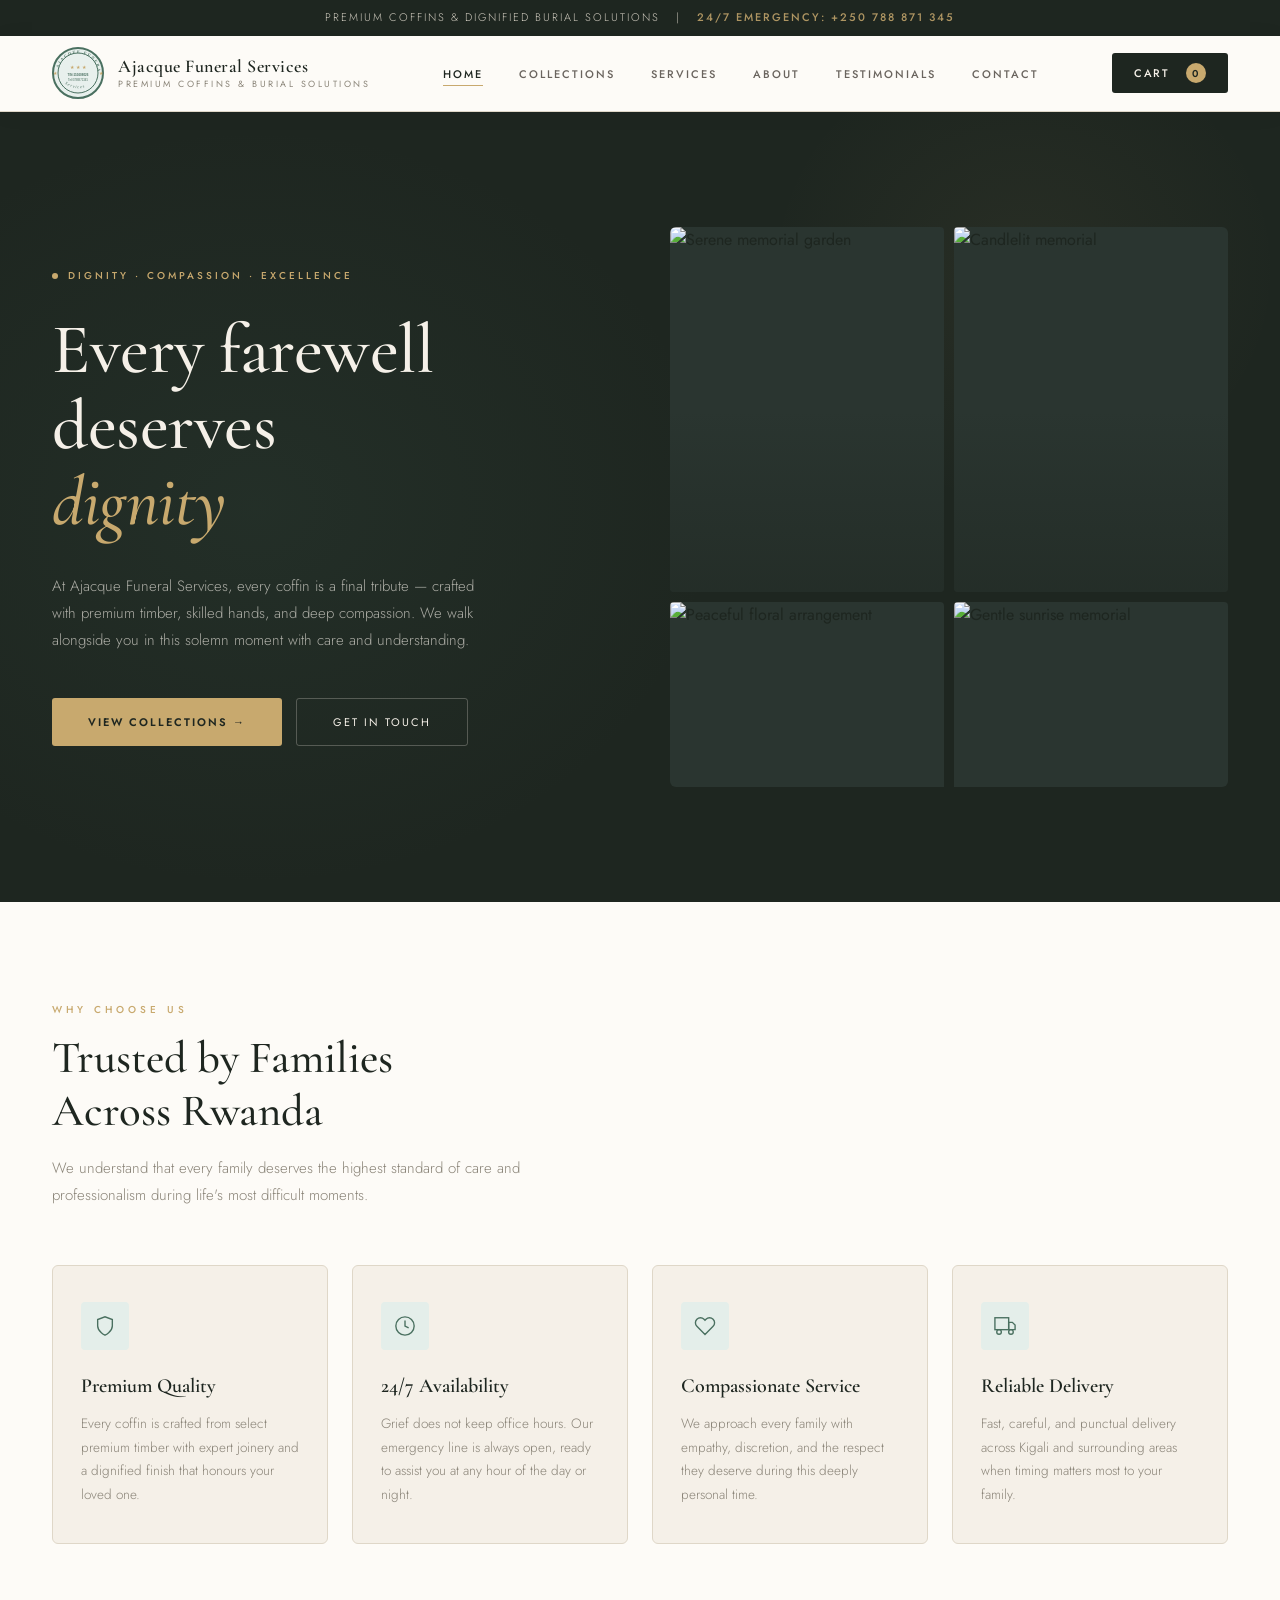
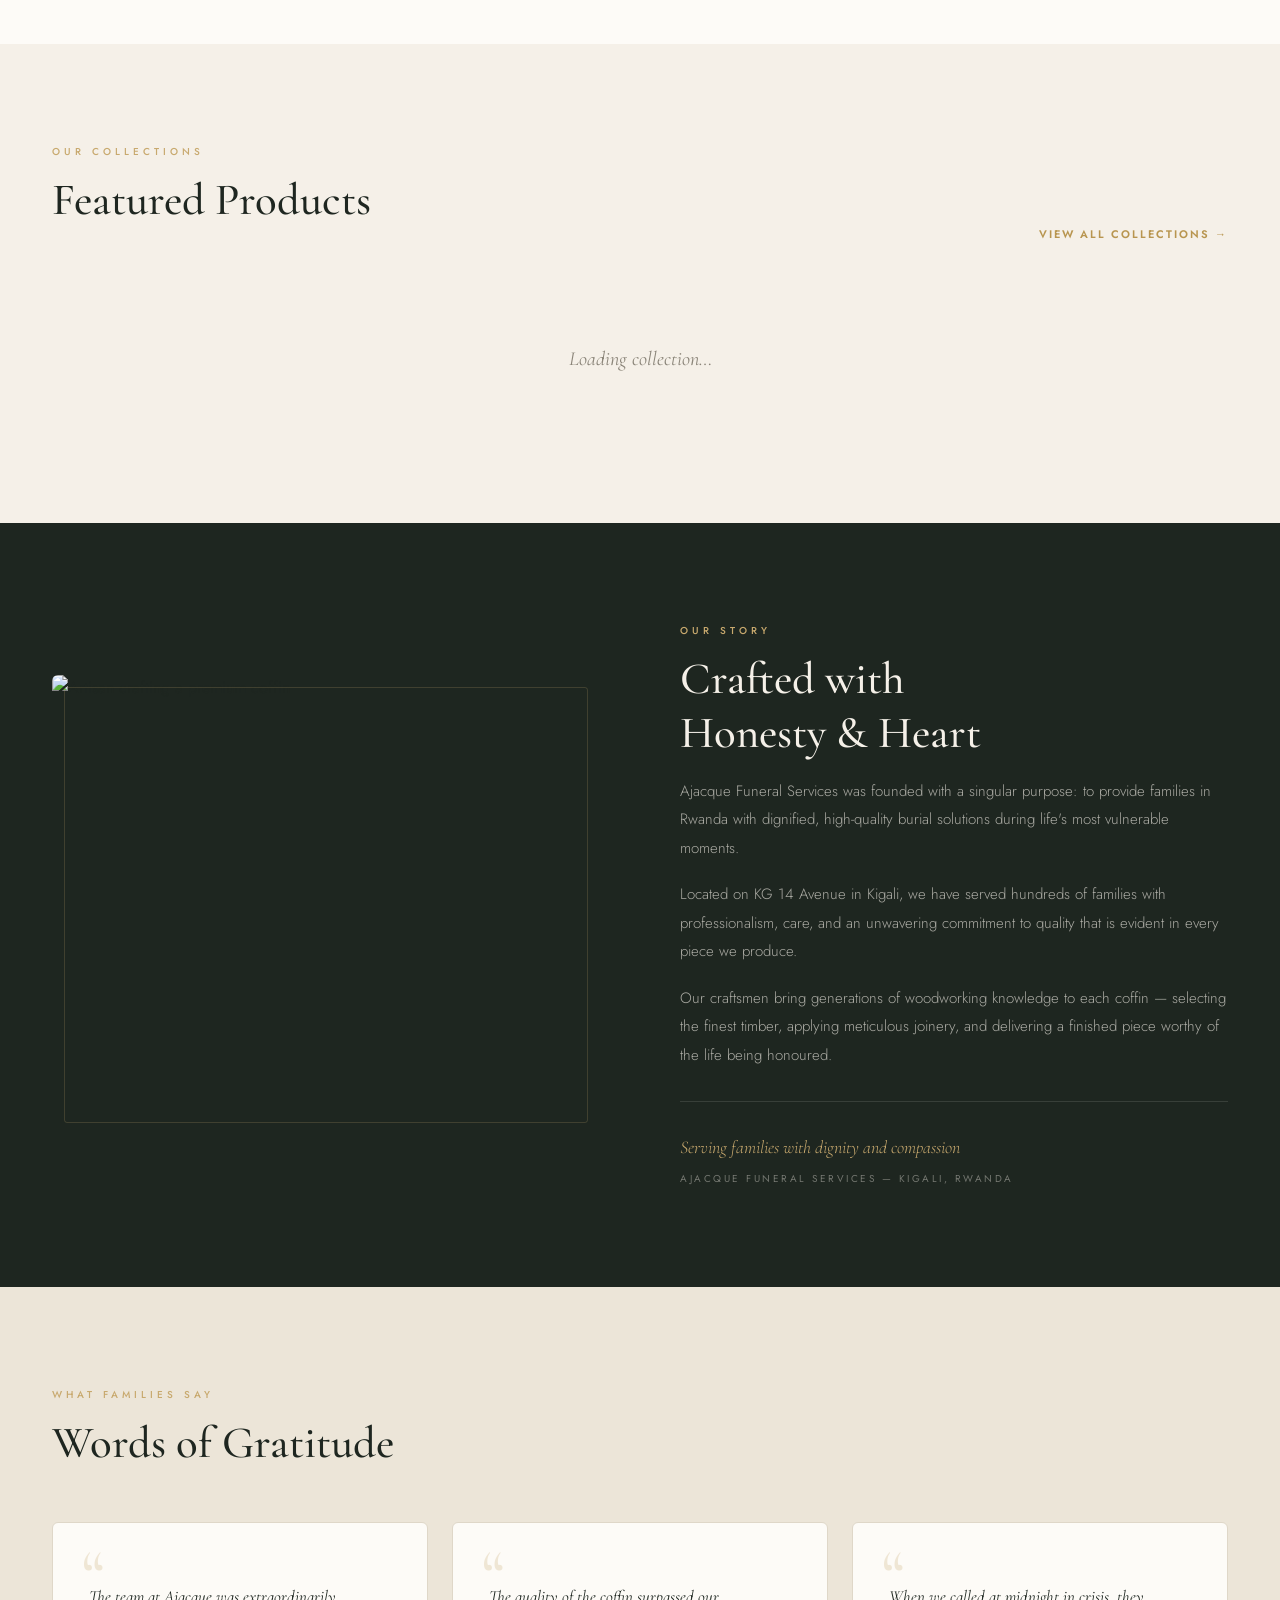
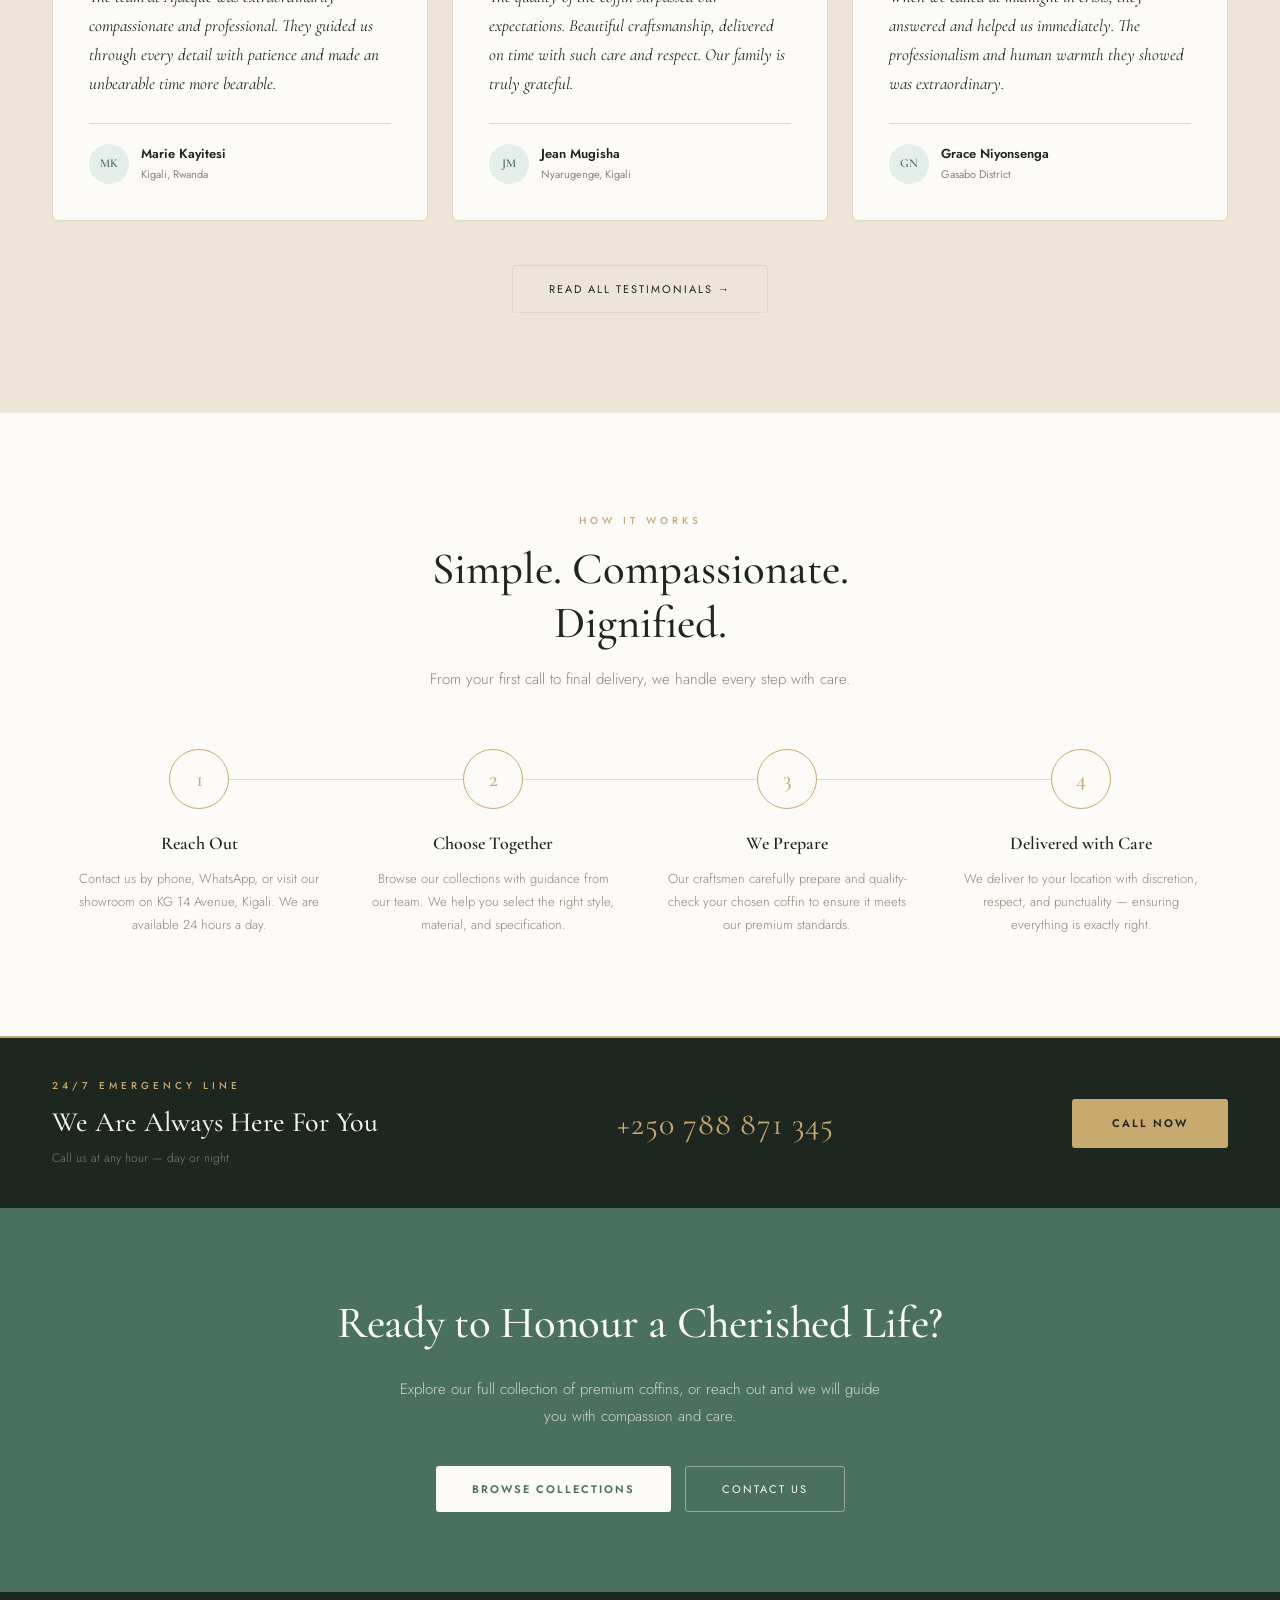
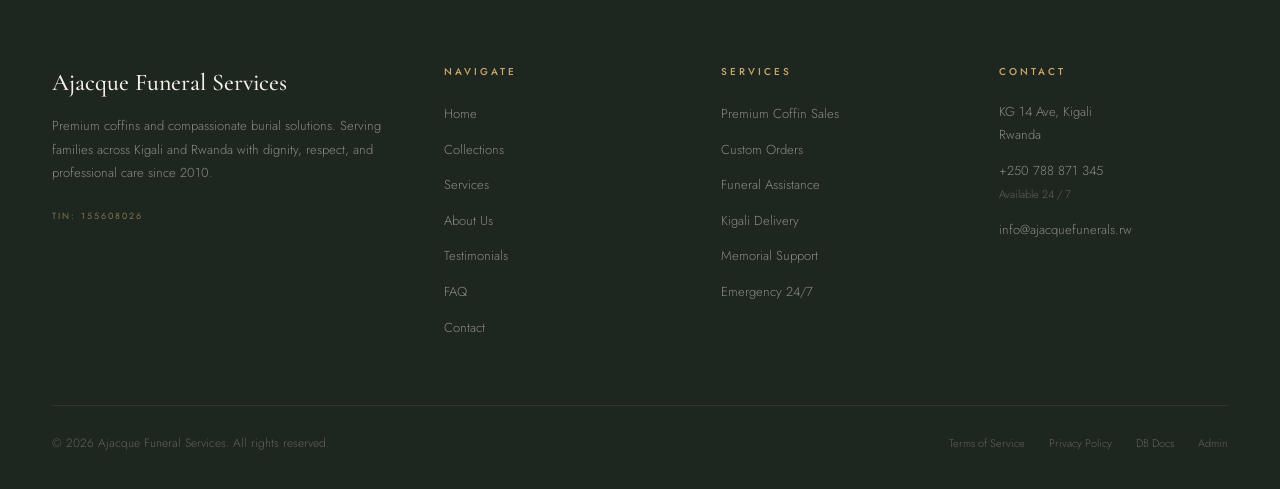
==== index.html @ aa6f027d "Initial commit" ====
<!DOCTYPE html>
<html lang="en">
<head>
<meta charset="UTF-8">
<meta name="viewport" content="width=device-width, initial-scale=1.0">
<title>Ajacque Funeral Services | Premium Coffins &amp; Memorial Solutions — Kigali, Rwanda</title>
<meta name="description" content="Ajacque Funeral Services — Premium coffins and dignified burial solutions in Kigali, Rwanda. Available 24/7. TIN: 155608026.">
<link rel="preconnect" href="https://fonts.googleapis.com">
<link rel="preconnect" href="https://fonts.gstatic.com" crossorigin>
<link href="https://fonts.googleapis.com/css2?family=Cormorant+Garamond:ital,wght@0,300;0,400;0,500;0,600;0,700;1,300;1,400;1,500;1,600&family=Jost:wght@200;300;400;500;600&display=swap" rel="stylesheet">
<link rel="stylesheet" href="style.css">
</head>
<body>

<!-- ═══ STICKY HEADER ═══ -->
<div class="sticky-header">
  <div class="announcement-bar">
    <div class="announcement-content">
      <span>Premium Coffins &amp; Dignified Burial Solutions</span>
      <span>|</span>
      <span class="ann-phone">24/7 Emergency: +250 788 871 345</span>
    </div>
  </div>
  <nav>
    <div class="nav-brand" onclick="showPage('home')">
      <svg class="nav-logo" viewBox="0 0 52 52" fill="none" xmlns="http://www.w3.org/2000/svg">
        <circle cx="26" cy="26" r="25" stroke="#4a7060" stroke-width="2" fill="#e8f0ed"/>
        <circle cx="26" cy="26" r="20" stroke="#4a7060" stroke-width="1" fill="none"/>
        <path id="topArc" d="M 6,26 A 20,20 0 0,1 46,26" fill="none"/>
        <text font-size="3.9" font-family="Georgia,serif" font-weight="bold" fill="#4a7060" letter-spacing="1.5">
          <textPath href="#topArc" startOffset="8%">AJACQUE FUNERAL</textPath>
        </text>
        <path id="botArc" d="M 8,30 A 20,20 0 0,0 44,30" fill="none"/>
        <text font-size="4.2" font-family="Georgia,serif" font-style="italic" fill="#4a7060" letter-spacing="1">
          <textPath href="#botArc" startOffset="18%">Services</textPath>
        </text>
        <text x="26" y="22" text-anchor="middle" font-size="5" fill="#c8a96e">&#9733; &#9733; &#9733;</text>
        <text x="26" y="29" text-anchor="middle" font-size="3" font-family="sans-serif" font-weight="bold" fill="#4a7060">TIN:155608026</text>
        <text x="26" y="34" text-anchor="middle" font-size="2.8" font-family="sans-serif" fill="#4a7060">Tel:0788871345</text>
        <text x="3" y="28" text-anchor="middle" font-size="5" fill="#c8a96e">&#9733;</text>
        <text x="49" y="28" text-anchor="middle" font-size="5" fill="#c8a96e">&#9733;</text>
      </svg>
      <div class="nav-name">
        <span>Ajacque Funeral Services</span>
        <span>Premium Coffins &amp; Burial Solutions</span>
      </div>
    </div>
    <ul class="nav-links">
      <li><a id="nav-home"         class="active" onclick="showPage('home')">Home</a></li>
      <li><a id="nav-shop"                        onclick="showPage('shop')">Collections</a></li>
      <li><a id="nav-services"                    onclick="showPage('services')">Services</a></li>
      <li><a id="nav-about"                       onclick="showPage('about')">About</a></li>
      <li><a id="nav-testimonials"                onclick="showPage('testimonials')">Testimonials</a></li>
      <li><a id="nav-contact"                     onclick="showPage('contact')">Contact</a></li>
    </ul>
    <div class="nav-right">
      <button class="cart-btn" onclick="openCart()">
        Cart &nbsp;<span class="cart-count" id="cart-count">0</span>
      </button>
    </div>
  </nav>
</div>

<!-- ═════════════════════════════════════════════════════════
     HOME PAGE
═════════════════════════════════════════════════════════ -->
<div class="page active" id="page-home">

  <!-- HERO -->
  <section class="hero-modern">
    <div class="hero-container">
      <div class="hero-left">
        <div class="hero-tagline">
          <span class="tagline-dot"></span>
          Dignity &middot; Compassion &middot; Excellence
        </div>
        <h1 class="hero-headline">
          Every farewell<br>deserves<br>
          <span class="animated-word-wrapper">
            <span class="animated-word" id="animated-word">dignity</span>
          </span>
        </h1>
        <p class="hero-description">
          At Ajacque Funeral Services, every coffin is a final tribute — crafted with premium
          timber, skilled hands, and deep compassion. We walk alongside you in this solemn
          moment with care and understanding.
        </p>
        <div class="hero-buttons">
          <button class="hero-btn-primary"   onclick="showPage('shop')">View Collections &rarr;</button>
          <button class="hero-btn-secondary" onclick="showPage('contact')">Get in Touch</button>
        </div>
      </div>
      <div class="hero-right">
        <div class="collage-container">
          <div class="collage-column collage-column-left">
            <div class="collage-card"><img src="https://images.unsplash.com/photo-1518199266791-5375a83190b7?w=400&h=520&fit=crop" alt="Serene memorial garden"><div class="collage-card-overlay"></div></div>
            <div class="collage-card"><img src="https://images.unsplash.com/photo-1566616213894-2d4e1baee5d8?w=400&h=520&fit=crop" alt="Peaceful floral arrangement"><div class="collage-card-overlay"></div></div>
            <div class="collage-card"><img src="https://images.unsplash.com/photo-1507525428034-b723cf961d3e?w=400&h=520&fit=crop" alt="Tranquil nature scene"><div class="collage-card-overlay"></div></div>
            <div class="collage-card"><img src="https://images.unsplash.com/photo-1518199266791-5375a83190b7?w=400&h=520&fit=crop" alt="Serene memorial garden"><div class="collage-card-overlay"></div></div>
            <div class="collage-card"><img src="https://images.unsplash.com/photo-1566616213894-2d4e1baee5d8?w=400&h=520&fit=crop" alt="Peaceful floral arrangement"><div class="collage-card-overlay"></div></div>
            <div class="collage-card"><img src="https://images.unsplash.com/photo-1507525428034-b723cf961d3e?w=400&h=520&fit=crop" alt="Tranquil nature scene"><div class="collage-card-overlay"></div></div>
          </div>
          <div class="collage-column collage-column-right">
            <div class="collage-card"><img src="https://images.unsplash.com/photo-1474552226712-ac0f0961a954?w=400&h=520&fit=crop" alt="Candlelit memorial"><div class="collage-card-overlay"></div></div>
            <div class="collage-card"><img src="https://images.unsplash.com/photo-1494894194458-0174142560c0?w=400&h=520&fit=crop" alt="Gentle sunrise memorial"><div class="collage-card-overlay"></div></div>
            <div class="collage-card"><img src="https://images.unsplash.com/photo-1516571748831-5d81767b788d?w=400&h=520&fit=crop" alt="Peaceful garden setting"><div class="collage-card-overlay"></div></div>
            <div class="collage-card"><img src="https://images.unsplash.com/photo-1474552226712-ac0f0961a954?w=400&h=520&fit=crop" alt="Candlelit memorial"><div class="collage-card-overlay"></div></div>
            <div class="collage-card"><img src="https://images.unsplash.com/photo-1494894194458-0174142560c0?w=400&h=520&fit=crop" alt="Gentle sunrise memorial"><div class="collage-card-overlay"></div></div>
            <div class="collage-card"><img src="https://images.unsplash.com/photo-1516571748831-5d81767b788d?w=400&h=520&fit=crop" alt="Peaceful garden setting"><div class="collage-card-overlay"></div></div>
          </div>
        </div>
      </div>
    </div>
  </section>

  <!-- WHY CHOOSE US -->
  <section class="why-section">
    <div class="section-label reveal">Why Choose Us</div>
    <h2 class="section-title reveal">Trusted by Families<br>Across Rwanda</h2>
    <p class="section-sub reveal">We understand that every family deserves the highest standard of care and professionalism during life's most difficult moments.</p>
    <div class="why-grid">
      <div class="why-card reveal reveal-delay-1">
        <div class="why-icon">
          <svg viewBox="0 0 24 24"><path d="M12 22s8-4 8-10V5l-8-3-8 3v7c0 6 8 10 8 10z"/></svg>
        </div>
        <h4>Premium Quality</h4>
        <p>Every coffin is crafted from select premium timber with expert joinery and a dignified finish that honours your loved one.</p>
      </div>
      <div class="why-card reveal reveal-delay-2">
        <div class="why-icon">
          <svg viewBox="0 0 24 24"><circle cx="12" cy="12" r="10"/><polyline points="12 6 12 12 16 14"/></svg>
        </div>
        <h4>24/7 Availability</h4>
        <p>Grief does not keep office hours. Our emergency line is always open, ready to assist you at any hour of the day or night.</p>
      </div>
      <div class="why-card reveal reveal-delay-3">
        <div class="why-icon">
          <svg viewBox="0 0 24 24"><path d="M20.84 4.61a5.5 5.5 0 0 0-7.78 0L12 5.67l-1.06-1.06a5.5 5.5 0 0 0-7.78 7.78l1.06 1.06L12 21.23l7.78-7.78 1.06-1.06a5.5 5.5 0 0 0 0-7.78z"/></svg>
        </div>
        <h4>Compassionate Service</h4>
        <p>We approach every family with empathy, discretion, and the respect they deserve during this deeply personal time.</p>
      </div>
      <div class="why-card reveal">
        <div class="why-icon">
          <svg viewBox="0 0 24 24"><rect x="1" y="3" width="15" height="13"/><polygon points="16 8 20 8 23 11 23 16 16 16 16 8"/><circle cx="5.5" cy="18.5" r="2.5"/><circle cx="18.5" cy="18.5" r="2.5"/></svg>
        </div>
        <h4>Reliable Delivery</h4>
        <p>Fast, careful, and punctual delivery across Kigali and surrounding areas when timing matters most to your family.</p>
      </div>
    </div>
  </section>

  <!-- FEATURED COLLECTIONS -->
  <section class="featured-section">
    <div class="section-header">
      <div>
        <div class="section-label reveal">Our Collections</div>
        <h2 class="section-title reveal">Featured Products</h2>
      </div>
      <span class="see-all-link reveal" onclick="showPage('shop')">View All Collections &rarr;</span>
    </div>
    <div class="featured-grid" id="featured-grid">
      <!-- Rendered by JS -->
    </div>
  </section>

  <!-- COMPANY STORY -->
  <section class="story-section">
    <div class="story-img-wrap reveal">
      <img src="https://images.unsplash.com/photo-1516455590571-18256e5bb9ff?w=600&h=700&fit=crop" alt="Artisan crafting a premium coffin">
      <div class="story-img-frame"></div>
    </div>
    <div class="story-content">
      <div class="section-label reveal">Our Story</div>
      <h2 class="section-title reveal">Crafted with<br>Honesty &amp; Heart</h2>
      <p class="reveal">Ajacque Funeral Services was founded with a singular purpose: to provide families in Rwanda with dignified, high-quality burial solutions during life's most vulnerable moments.</p>
      <p class="reveal">Located on KG 14 Avenue in Kigali, we have served hundreds of families with professionalism, care, and an unwavering commitment to quality that is evident in every piece we produce.</p>
      <p class="reveal">Our craftsmen bring generations of woodworking knowledge to each coffin — selecting the finest timber, applying meticulous joinery, and delivering a finished piece worthy of the life being honoured.</p>
      <div class="story-signature reveal">
        <p>Serving families with dignity and compassion</p>
        <strong>Ajacque Funeral Services &mdash; Kigali, Rwanda</strong>
      </div>
    </div>
  </section>

  <!-- TESTIMONIALS PREVIEW -->
  <section class="testi-section">
    <div class="section-label reveal">What Families Say</div>
    <h2 class="section-title reveal">Words of Gratitude</h2>
    <div class="testi-grid">
      <div class="testi-card reveal">
        <div class="testi-text">The team at Ajacque was extraordinarily compassionate and professional. They guided us through every detail with patience and made an unbearable time more bearable.</div>
        <div class="testi-author">
          <div class="testi-avatar">MK</div>
          <div>
            <div class="testi-name">Marie Kayitesi</div>
            <div class="testi-loc">Kigali, Rwanda</div>
          </div>
        </div>
      </div>
      <div class="testi-card reveal reveal-delay-1">
        <div class="testi-text">The quality of the coffin surpassed our expectations. Beautiful craftsmanship, delivered on time with such care and respect. Our family is truly grateful.</div>
        <div class="testi-author">
          <div class="testi-avatar">JM</div>
          <div>
            <div class="testi-name">Jean Mugisha</div>
            <div class="testi-loc">Nyarugenge, Kigali</div>
          </div>
        </div>
      </div>
      <div class="testi-card reveal reveal-delay-2">
        <div class="testi-text">When we called at midnight in crisis, they answered and helped us immediately. The professionalism and human warmth they showed was extraordinary.</div>
        <div class="testi-author">
          <div class="testi-avatar">GN</div>
          <div>
            <div class="testi-name">Grace Niyonsenga</div>
            <div class="testi-loc">Gasabo District</div>
          </div>
        </div>
      </div>
    </div>
    <div style="text-align:center; margin-top:44px;">
      <button class="hero-btn-secondary" style="background:transparent;color:var(--ink);border-color:var(--cream3);" onclick="showPage('testimonials')">Read All Testimonials &rarr;</button>
    </div>
  </section>

  <!-- HOW IT WORKS -->
  <section class="process-section">
    <div style="text-align:center; max-width:600px; margin:0 auto;">
      <div class="section-label reveal">How It Works</div>
      <h2 class="section-title reveal">Simple. Compassionate.<br>Dignified.</h2>
      <p class="section-sub reveal" style="margin:0 auto 0;">From your first call to final delivery, we handle every step with care.</p>
    </div>
    <div class="process-steps">
      <div class="process-step reveal">
        <div class="step-num">1</div>
        <h4>Reach Out</h4>
        <p>Contact us by phone, WhatsApp, or visit our showroom on KG 14 Avenue, Kigali. We are available 24 hours a day.</p>
      </div>
      <div class="process-step reveal reveal-delay-1">
        <div class="step-num">2</div>
        <h4>Choose Together</h4>
        <p>Browse our collections with guidance from our team. We help you select the right style, material, and specification.</p>
      </div>
      <div class="process-step reveal reveal-delay-2">
        <div class="step-num">3</div>
        <h4>We Prepare</h4>
        <p>Our craftsmen carefully prepare and quality-check your chosen coffin to ensure it meets our premium standards.</p>
      </div>
      <div class="process-step reveal reveal-delay-3">
        <div class="step-num">4</div>
        <h4>Delivered with Care</h4>
        <p>We deliver to your location with discretion, respect, and punctuality — ensuring everything is exactly right.</p>
      </div>
    </div>
  </section>

  <!-- EMERGENCY STRIP -->
  <div class="emergency-strip">
    <div>
      <div class="emg-label">24/7 Emergency Line</div>
      <h3>We Are Always Here For You</h3>
      <div class="emg-sub">Call us at any hour — day or night</div>
    </div>
    <div class="emergency-number">+250 788 871 345</div>
    <a href="tel:+250788871345" class="emg-btn">Call Now</a>
  </div>

  <!-- CTA STRIP -->
  <div class="cta-strip">
    <h2>Ready to Honour a Cherished Life?</h2>
    <p>Explore our full collection of premium coffins, or reach out and we will guide you with compassion and care.</p>
    <div class="cta-strip-btns">
      <button class="cta-btn-white" onclick="showPage('shop')">Browse Collections</button>
      <button class="cta-btn-outline" onclick="showPage('contact')">Contact Us</button>
    </div>
  </div>

  <!-- FOOTER -->
  <footer class="main-footer">
    <div class="footer-grid">
      <div class="footer-brand">
        <h3>Ajacque Funeral Services</h3>
        <p>Premium coffins and compassionate burial solutions. Serving families across Kigali and Rwanda with dignity, respect, and professional care since 2010.</p>
        <div class="footer-tin">TIN: 155608026</div>
      </div>
      <div class="footer-col">
        <h4>Navigate</h4>
        <ul>
          <li><a onclick="showPage('home')">Home</a></li>
          <li><a onclick="showPage('shop')">Collections</a></li>
          <li><a onclick="showPage('services')">Services</a></li>
          <li><a onclick="showPage('about')">About Us</a></li>
          <li><a onclick="showPage('testimonials')">Testimonials</a></li>
          <li><a onclick="showPage('faq')">FAQ</a></li>
          <li><a onclick="showPage('contact')">Contact</a></li>
        </ul>
      </div>
      <div class="footer-col">
        <h4>Services</h4>
        <ul>
          <li><a>Premium Coffin Sales</a></li>
          <li><a>Custom Orders</a></li>
          <li><a>Funeral Assistance</a></li>
          <li><a>Kigali Delivery</a></li>
          <li><a>Memorial Support</a></li>
          <li><a>Emergency 24/7</a></li>
        </ul>
      </div>
      <div class="footer-col">
        <h4>Contact</h4>
        <p>KG 14 Ave, Kigali<br>Rwanda</p>
        <p style="margin-top:12px;">+250 788 871 345<br><span style="font-size:11px;opacity:.6;">Available 24 / 7</span></p>
        <p style="margin-top:12px;">info@ajacquefunerals.rw</p>
      </div>
    </div>
    <div class="footer-bottom">
      <p>&copy; <span class="yr"></span> Ajacque Funeral Services. All rights reserved.</p>
      <div class="footer-bottom-links">
        <a onclick="showPage('terms')">Terms of Service</a>
        <a onclick="showPage('privacy')">Privacy Policy</a>
        <a onclick="showPage('dbdocs')">DB Docs</a>
        <a href="admin.html" target="_blank">Admin</a>
      </div>
    </div>
  </footer>
</div>

<!-- ═════════════════════════════════════════════════════════
     SHOP / COLLECTIONS PAGE
═════════════════════════════════════════════════════════ -->
<div class="page" id="page-shop">
  <div class="shop-hero">
    <div class="section-label">Our Collections</div>
    <h1>Premium Coffin Gallery</h1>
    <p>Each piece in our collection is crafted with the finest materials and dedicated craftsmanship — a worthy tribute to a cherished life.</p>
  </div>

  <div class="shop-controls">
    <div class="shop-search-wrap">
      <span class="shop-search-icon">&#9906;</span>
      <input type="search" class="shop-search" id="shop-search" placeholder="Search by name or material..." oninput="shopSearch(this.value)">
    </div>
    <select class="shop-sort" id="shop-sort" onchange="shopSort()">
      <option value="">Default Order</option>
      <option value="name">Sort: A–Z</option>
      <option value="newest">Sort: Newest First</option>
    </select>
    <span class="shop-count" id="shop-count">0 products</span>
  </div>

  <div class="shop-body">
    <div class="product-grid" id="product-grid"></div>
    <div class="shop-empty" id="shop-empty">
      <p>No products found. Check back soon or contact us directly.</p>
    </div>
  </div>

  <footer class="main-footer">
    <div class="footer-bottom" style="padding-top:0; border:none;">
      <p style="color:rgba(245,240,232,.3); font-size:12px;">&copy; <span class="yr"></span> Ajacque Funeral Services. All rights reserved.</p>
      <a href="tel:+250788871345" style="color:var(--gold); font-size:13px;">+250 788 871 345</a>
    </div>
  </footer>
</div>

<!-- ═════════════════════════════════════════════════════════
     SERVICES PAGE
═════════════════════════════════════════════════════════ -->
<div class="page" id="page-services">
  <div class="services-hero">
    <div class="section-label">What We Offer</div>
    <h1>Our Services</h1>
    <p>Comprehensive funeral services designed to support your family with professionalism, warmth, and meticulous care.</p>
  </div>

  <div class="services-body">
    <div class="services-grid">
      <div class="service-card reveal">
        <div class="service-card-top">
          <div class="service-num">01</div>
          <h3>Premium Coffin Sales</h3>
        </div>
        <div class="service-card-body">
          <p>Our showroom features an extensive collection of premium coffins — from classic solid hardwood to elegantly lined models. Every piece is inspected for quality and finished to the highest standard before leaving our workshop.</p>
          <div class="service-tags">
            <span class="service-tag">Hardwood</span>
            <span class="service-tag">Mahogany</span>
            <span class="service-tag">Oak</span>
            <span class="service-tag">All Sizes</span>
          </div>
        </div>
      </div>
      <div class="service-card reveal reveal-delay-1">
        <div class="service-card-top">
          <div class="service-num">02</div>
          <h3>Custom Orders</h3>
        </div>
        <div class="service-card-body">
          <p>We work with families to create bespoke coffins that reflect the uniqueness of the life being honoured. From custom dimensions to special finishes and interior lining, every detail can be personalised.</p>
          <div class="service-tags">
            <span class="service-tag">Bespoke</span>
            <span class="service-tag">Custom Finish</span>
            <span class="service-tag">Lining</span>
          </div>
        </div>
      </div>
      <div class="service-card reveal reveal-delay-2">
        <div class="service-card-top">
          <div class="service-num">03</div>
          <h3>Funeral Assistance</h3>
        </div>
        <div class="service-card-body">
          <p>Beyond providing coffins, our team offers guidance through the practical aspects of funeral planning. We connect families with the right resources and help coordinate with local authorities and service providers.</p>
          <div class="service-tags">
            <span class="service-tag">Planning</span>
            <span class="service-tag">Coordination</span>
            <span class="service-tag">Support</span>
          </div>
        </div>
      </div>
      <div class="service-card reveal">
        <div class="service-card-top">
          <div class="service-num">04</div>
          <h3>Delivery Services</h3>
        </div>
        <div class="service-card-body">
          <p>We provide reliable, discreet delivery across Kigali and surrounding districts. Our team handles every coffin with the care it deserves, ensuring it arrives at its destination in perfect condition and on time.</p>
          <div class="service-tags">
            <span class="service-tag">Kigali</span>
            <span class="service-tag">Rwanda-Wide</span>
            <span class="service-tag">Prompt</span>
          </div>
        </div>
      </div>
      <div class="service-card reveal reveal-delay-1">
        <div class="service-card-top">
          <div class="service-num">05</div>
          <h3>Memorial Support</h3>
        </div>
        <div class="service-card-body">
          <p>We offer ongoing support to families in the days surrounding a burial — helping with preparation, setup, and any logistical needs so the family can focus entirely on saying farewell.</p>
          <div class="service-tags">
            <span class="service-tag">Emotional Support</span>
            <span class="service-tag">Preparation</span>
            <span class="service-tag">Logistics</span>
          </div>
        </div>
      </div>
      <div class="service-card reveal reveal-delay-2">
        <div class="service-card-top" style="background:var(--red); opacity:0.9;">
          <div class="service-num" style="color:rgba(255,255,255,.15);">06</div>
          <h3>Emergency 24/7</h3>
        </div>
        <div class="service-card-body">
          <p>Death does not wait for business hours. Our emergency line is answered day and night, 365 days a year. Call us at any hour and a team member will respond immediately to assist your family.</p>
          <div class="service-tags">
            <span class="service-tag">24 Hours</span>
            <span class="service-tag">365 Days</span>
            <span class="service-tag">Immediate Response</span>
          </div>
        </div>
      </div>
    </div>
  </div>

  <div class="emergency-strip">
    <div>
      <div class="emg-label">Emergency</div>
      <h3>Need Immediate Assistance?</h3>
      <div class="emg-sub">We respond within minutes</div>
    </div>
    <div class="emergency-number">+250 788 871 345</div>
    <a href="tel:+250788871345" class="emg-btn">Call Now</a>
  </div>

  <footer class="main-footer">
    <div class="footer-bottom" style="padding-top:0; border:none;">
      <p style="color:rgba(245,240,232,.3); font-size:12px;">&copy; <span class="yr"></span> Ajacque Funeral Services.</p>
      <a href="tel:+250788871345" style="color:var(--gold);">+250 788 871 345</a>
    </div>
  </footer>
</div>

<!-- ═════════════════════════════════════════════════════════
     ABOUT PAGE
═════════════════════════════════════════════════════════ -->
<div class="page" id="page-about">
  <div class="about-hero">
    <div class="about-hero-inner">
      <div class="section-label">Our Story</div>
      <h1>Rooted in <em>Compassion</em>,<br>Built on Trust</h1>
      <p>Ajacque Funeral Services is a family-founded business dedicated to providing dignified, high-quality burial solutions for families across Rwanda.</p>
    </div>
  </div>

  <div class="about-main">
    <div class="about-grid">
      <div class="about-img-stack reveal">
        <div class="about-img-main">
          <img src="https://images.unsplash.com/photo-1516455590571-18256e5bb9ff?w=600&h=700&fit=crop" alt="Craftsman at work">
        </div>
        <div class="about-img-accent">
          <img src="https://images.unsplash.com/photo-1518199266791-5375a83190b7?w=300&h=250&fit=crop" alt="Peaceful memorial">
        </div>
      </div>
      <div class="about-text">
        <div class="section-label reveal">Who We Are</div>
        <h2 class="section-title reveal">Serving Families<br>Since 2010</h2>
        <p class="reveal">Founded on KG 14 Avenue in the heart of Kigali, Ajacque Funeral Services was born from a belief that every family deserves respectful, professional, and affordable burial services.</p>
        <p class="reveal">Over the years, we have grown into one of Kigali's most trusted funeral service providers — serving hundreds of families with consistent quality, compassion, and commitment.</p>
        <p class="reveal">Our TIN number 155608026 reflects our formal registration and commitment to operating with full transparency, accountability, and professionalism.</p>
        <div class="about-stats reveal">
          <div class="about-stat">
            <div class="about-stat-num">14+</div>
            <div class="about-stat-label">Years of Service</div>
          </div>
          <div class="about-stat">
            <div class="about-stat-num">500+</div>
            <div class="about-stat-label">Families Served</div>
          </div>
          <div class="about-stat">
            <div class="about-stat-num">24/7</div>
            <div class="about-stat-label">Availability</div>
          </div>
        </div>
      </div>
    </div>
  </div>

  <div class="timeline-section">
    <div class="section-label">Our Journey</div>
    <h2 class="section-title">A History of Service</h2>
    <div class="timeline">
      <div class="timeline-item reveal">
        <div class="t-content">
          <div class="t-year">2010</div>
          <h4>Founded in Kigali</h4>
          <p>Ajacque Funeral Services opens its doors on KG 14 Avenue with a commitment to dignified, affordable funeral solutions.</p>
        </div>
        <div class="t-dot"></div>
        <div class="t-spacer"></div>
      </div>
      <div class="timeline-item reveal">
        <div class="t-spacer"></div>
        <div class="t-dot"></div>
        <div class="t-content">
          <div class="t-year">2013</div>
          <h4>Expanded Workshop</h4>
          <p>Investment in a larger production facility allows the team to craft premium coffins in greater volume without compromising quality.</p>
        </div>
      </div>
      <div class="timeline-item reveal">
        <div class="t-content">
          <div class="t-year">2016</div>
          <h4>24/7 Emergency Line</h4>
          <p>Recognising families need support at all hours, we launch a 24-hour emergency assistance line serving all of Kigali.</p>
        </div>
        <div class="t-dot"></div>
        <div class="t-spacer"></div>
      </div>
      <div class="timeline-item reveal">
        <div class="t-spacer"></div>
        <div class="t-dot"></div>
        <div class="t-content">
          <div class="t-year">2020</div>
          <h4>Nationwide Delivery</h4>
          <p>Expanded delivery services now reach families beyond Kigali, covering major districts across Rwanda with reliable, respectful transport.</p>
        </div>
      </div>
      <div class="timeline-item reveal">
        <div class="t-content">
          <div class="t-year">2024</div>
          <h4>Digital Platform</h4>
          <p>Launch of our online collections gallery, making it easier for families to view and enquire about our products at any time.</p>
        </div>
        <div class="t-dot"></div>
        <div class="t-spacer"></div>
      </div>
    </div>
  </div>

  <div class="values-section">
    <div class="section-label reveal">Our Values</div>
    <h2 class="section-title reveal">What Guides Everything We Do</h2>
    <div class="values-grid">
      <div class="value-card reveal">
        <h4>Dignity</h4>
        <p>Every family and every life deserves to be treated with the highest respect. We never compromise on the standard of care we offer.</p>
      </div>
      <div class="value-card reveal reveal-delay-1">
        <h4>Compassion</h4>
        <p>We understand the weight of grief. Our team approaches every family with empathy, patience, and genuine human warmth.</p>
      </div>
      <div class="value-card reveal reveal-delay-2">
        <h4>Quality</h4>
        <p>Premium timber, skilled craftsmanship, and rigorous quality checks ensure every coffin meets our uncompromising standard.</p>
      </div>
      <div class="value-card reveal reveal-delay-3">
        <h4>Integrity</h4>
        <p>Honest pricing, transparent communication, and fulfilment of every promise — we operate with complete professional integrity.</p>
      </div>
    </div>
  </div>

  <footer class="main-footer">
    <div class="footer-bottom" style="padding-top:0; border:none;">
      <p style="color:rgba(245,240,232,.3); font-size:12px;">&copy; <span class="yr"></span> Ajacque Funeral Services.</p>
      <a href="tel:+250788871345" style="color:var(--gold);">+250 788 871 345</a>
    </div>
  </footer>
</div>

<!-- ═════════════════════════════════════════════════════════
     TESTIMONIALS PAGE
═════════════════════════════════════════════════════════ -->
<div class="page" id="page-testimonials">
  <div class="testi-page-hero">
    <div class="section-label" style="justify-content:center; display:flex;">Words of Gratitude</div>
    <h1>What Families Say</h1>
    <p>We are honoured by the trust families place in us during their most difficult hours. These are their words.</p>
  </div>

  <div class="testi-full">
    <div class="testi-full-grid">
      <div class="testi-full-card reveal">
        <div class="big-quote">&ldquo;</div>
        <div class="testi-full-text">The team at Ajacque was extraordinarily compassionate and professional. They guided us through every detail with patience and understanding. In a time of immense pain, their kindness was a true comfort to our entire family.</div>
        <div class="testi-full-author">
          <div class="tfa">MK</div>
          <div>
            <div class="tfa-name">Marie Kayitesi</div>
            <div class="tfa-role">Kigali, Rwanda</div>
          </div>
        </div>
      </div>
      <div class="testi-full-card reveal reveal-delay-1">
        <div class="big-quote">&ldquo;</div>
        <div class="testi-full-text">The quality of the coffin truly surpassed our expectations. The woodwork was immaculate, the interior lining beautiful. It was delivered on time and handled with such evident care. Our family is deeply grateful.</div>
        <div class="testi-full-author">
          <div class="tfa">JM</div>
          <div>
            <div class="tfa-name">Jean Mugisha</div>
            <div class="tfa-role">Nyarugenge District</div>
          </div>
        </div>
      </div>
      <div class="testi-full-card reveal">
        <div class="big-quote">&ldquo;</div>
        <div class="testi-full-text">When we called at midnight in a complete crisis, they answered immediately and helped us with calm, reassuring professionalism. The dedication and human warmth they showed was something our family will never forget.</div>
        <div class="testi-full-author">
          <div class="tfa">GN</div>
          <div>
            <div class="tfa-name">Grace Niyonsenga</div>
            <div class="tfa-role">Gasabo District</div>
          </div>
        </div>
      </div>
      <div class="testi-full-card reveal reveal-delay-1">
        <div class="big-quote">&ldquo;</div>
        <div class="testi-full-text">We ordered a custom coffin for my father and the team worked with us every step of the way. They accommodated our specific requests without hesitation. The result was a beautiful, fitting farewell to a great man.</div>
        <div class="testi-full-author">
          <div class="tfa">AP</div>
          <div>
            <div class="tfa-name">Alphonse Rugira</div>
            <div class="tfa-role">Remera, Kigali</div>
          </div>
        </div>
      </div>
    </div>
  </div>

  <div class="cta-strip" style="margin-top:0;">
    <h2>Experience Our Compassionate Service</h2>
    <p>Reach out today. We are here to support you and your family with professionalism and care.</p>
    <div class="cta-strip-btns">
      <button class="cta-btn-white" onclick="showPage('contact')">Contact Us</button>
      <button class="cta-btn-outline" onclick="showPage('shop')">View Collections</button>
    </div>
  </div>

  <footer class="main-footer">
    <div class="footer-bottom" style="padding-top:0; border:none;">
      <p style="color:rgba(245,240,232,.3); font-size:12px;">&copy; <span class="yr"></span> Ajacque Funeral Services.</p>
      <a href="tel:+250788871345" style="color:var(--gold);">+250 788 871 345</a>
    </div>
  </footer>
</div>

<!-- ═════════════════════════════════════════════════════════
     CONTACT PAGE
═════════════════════════════════════════════════════════ -->
<div class="page" id="page-contact">
  <div class="contact-page">
    <div class="contact-left-panel">
      <div class="section-label" style="margin-bottom:12px;">Get in Touch</div>
      <h2>We Are Here<br>For You</h2>
      <p class="sub">Reach out by any means — we respond with care and compassion.</p>

      <div class="c-detail">
        <div class="c-icon-box">
          <svg viewBox="0 0 24 24"><path d="M21 10c0 7-9 13-9 13s-9-6-9-13a9 9 0 0 1 18 0z"/><circle cx="12" cy="10" r="3"/></svg>
        </div>
        <div class="c-detail-text">
          <span>Location</span>
          <p>KG 14 Ave, Kigali<br>Rwanda</p>
        </div>
      </div>
      <div class="c-detail">
        <div class="c-icon-box">
          <svg viewBox="0 0 24 24"><path d="M22 16.92v3a2 2 0 0 1-2.18 2 19.79 19.79 0 0 1-8.63-3.07A19.5 19.5 0 0 1 4.69 12 19.79 19.79 0 0 1 1.61 3.41 2 2 0 0 1 3.6 1.22h3a2 2 0 0 1 2 1.72c.127.96.361 1.903.7 2.81a2 2 0 0 1-.45 2.11L7.91 8.77a16 16 0 0 0 5.27 5.27l1.61-1.61a2 2 0 0 1 2.11-.45c.907.339 1.85.573 2.81.7A2 2 0 0 1 22 14.92z"/></svg>
        </div>
        <div class="c-detail-text">
          <span>Phone / WhatsApp</span>
          <p>+250 788 871 345<br>Available 24 / 7</p>
        </div>
      </div>
      <div class="c-detail">
        <div class="c-icon-box">
          <svg viewBox="0 0 24 24"><path d="M4 4h16c1.1 0 2 .9 2 2v12c0 1.1-.9 2-2 2H4c-1.1 0-2-.9-2-2V6c0-1.1.9-2 2-2z"/><polyline points="22,6 12,13 2,6"/></svg>
        </div>
        <div class="c-detail-text">
          <span>Email</span>
          <p>info@ajacquefunerals.rw</p>
        </div>
      </div>
      <div class="c-detail">
        <div class="c-icon-box">
          <svg viewBox="0 0 24 24"><circle cx="12" cy="12" r="10"/><polyline points="12 6 12 12 16 14"/></svg>
        </div>
        <div class="c-detail-text">
          <span>Business Hours</span>
          <p>Mon – Sat: 7:00 AM – 7:00 PM<br>Emergency: 24 hours / 7 days</p>
        </div>
      </div>
    </div>

    <div class="contact-right-panel">
      <h3>Send Us a Message</h3>
      <p class="contact-sub2">Fill in the form and we will get back to you promptly.</p>
      <div class="fg2"><label>Full Name *</label><input type="text" id="c-name" placeholder="Your full name"></div>
      <div class="fg2"><label>Phone Number</label><input type="tel" id="c-phone" placeholder="+250 7XX XXX XXX"></div>
      <div class="fg2"><label>Email Address</label><input type="email" id="c-email" placeholder="you@email.com"></div>
      <div class="fg2"><label>Your Message *</label><textarea id="c-message" placeholder="How can we help you? Please provide as much detail as you need."></textarea></div>
      <button class="contact-submit" onclick="submitContact()">Send Message</button>
      <div class="c-success" id="c-success">Thank you. We will reach out to you shortly with compassion and care.</div>
    </div>
  </div>

  <footer class="main-footer">
    <div class="footer-bottom" style="padding-top:0; border:none;">
      <p style="color:rgba(245,240,232,.3); font-size:12px;">&copy; <span class="yr"></span> Ajacque Funeral Services.</p>
      <a href="tel:+250788871345" style="color:var(--gold);">+250 788 871 345</a>
    </div>
  </footer>
</div>

<!-- ═════════════════════════════════════════════════════════
     FAQ PAGE
═════════════════════════════════════════════════════════ -->
<div class="page" id="page-faq">
  <div class="faq-hero">
    <div class="section-label">Frequently Asked</div>
    <h1>Questions &amp; Answers</h1>
    <p>Find answers to the most common questions about our services, ordering process, and delivery.</p>
  </div>

  <div class="faq-body">
    <div class="faq-category">
      <div class="faq-cat-title">Ordering Process</div>
      <div class="faq-item">
        <div class="faq-q" onclick="toggleFaq(this)">
          <span>How do I place an order for a coffin?</span>
          <div class="faq-icon">+</div>
        </div>
        <div class="faq-a">You can place an order by calling or WhatsApp-ing us at +250 788 871 345, visiting our showroom on KG 14 Avenue, or by using the contact form on this website. Our team will guide you through the selection process with patience and care.</div>
      </div>
      <div class="faq-item">
        <div class="faq-q" onclick="toggleFaq(this)">
          <span>Can I place an emergency order at night?</span>
          <div class="faq-icon">+</div>
        </div>
        <div class="faq-a">Yes. Our emergency line is available 24 hours a day, 7 days a week, 365 days a year. Simply call +250 788 871 345 at any hour and a team member will respond immediately to assist your family.</div>
      </div>
      <div class="faq-item">
        <div class="faq-q" onclick="toggleFaq(this)">
          <span>What payment methods do you accept?</span>
          <div class="faq-icon">+</div>
        </div>
        <div class="faq-a">We accept cash (RWF), mobile money (MTN MoMo and Airtel Money), and bank transfers. We work with families to ensure payment arrangements are as stress-free as possible during a difficult time.</div>
      </div>
    </div>

    <div class="faq-category">
      <div class="faq-cat-title">Customisation</div>
      <div class="faq-item">
        <div class="faq-q" onclick="toggleFaq(this)">
          <span>Can I request a custom-sized coffin?</span>
          <div class="faq-icon">+</div>
        </div>
        <div class="faq-a">Absolutely. We accommodate custom dimensions, interior lining choices, wood finishes, and other personalisation options. Please contact us with your specific requirements and we will advise on timeline and pricing.</div>
      </div>
      <div class="faq-item">
        <div class="faq-q" onclick="toggleFaq(this)">
          <span>What materials do your coffins come in?</span>
          <div class="faq-icon">+</div>
        </div>
        <div class="faq-a">Our collection includes premium hardwoods such as mahogany, oak, and select local timber. Interior linings are available in various fabrics. Each option is carefully selected for quality and durability.</div>
      </div>
    </div>

    <div class="faq-category">
      <div class="faq-cat-title">Delivery</div>
      <div class="faq-item">
        <div class="faq-q" onclick="toggleFaq(this)">
          <span>Do you deliver outside of Kigali?</span>
          <div class="faq-icon">+</div>
        </div>
        <div class="faq-a">Yes. While our showroom is in Kigali, we provide delivery services across Rwanda. Delivery fees and timelines vary by distance. Please contact us to discuss your specific location and we will arrange accordingly.</div>
      </div>
      <div class="faq-item">
        <div class="faq-q" onclick="toggleFaq(this)">
          <span>How quickly can you deliver?</span>
          <div class="faq-icon">+</div>
        </div>
        <div class="faq-a">For standard orders within Kigali, delivery is typically arranged within the same day or next day. For emergency situations, we prioritise delivery as quickly as possible. Custom orders may require additional production time.</div>
      </div>
    </div>

    <div class="faq-category">
      <div class="faq-cat-title">General</div>
      <div class="faq-item">
        <div class="faq-q" onclick="toggleFaq(this)">
          <span>Are your prices fixed or negotiable?</span>
          <div class="faq-icon">+</div>
        </div>
        <div class="faq-a">Our prices reflect the quality of materials and craftsmanship invested in each coffin. We always aim to be transparent about pricing. For families facing financial hardship, we are open to a respectful conversation about what is possible.</div>
      </div>
      <div class="faq-item">
        <div class="faq-q" onclick="toggleFaq(this)">
          <span>Where are you located?</span>
          <div class="faq-icon">+</div>
        </div>
        <div class="faq-a">Our showroom and workshop are located at KG 14 Avenue, Kigali, Rwanda. You are welcome to visit during business hours (Monday to Saturday, 7:00 AM to 7:00 PM) or call ahead for an appointment.</div>
      </div>
    </div>
  </div>

  <footer class="main-footer">
    <div class="footer-bottom" style="padding-top:0; border:none;">
      <p style="color:rgba(245,240,232,.3); font-size:12px;">&copy; <span class="yr"></span> Ajacque Funeral Services.</p>
      <a href="tel:+250788871345" style="color:var(--gold);">+250 788 871 345</a>
    </div>
  </footer>
</div>

<!-- ═════════════════════════════════════════════════════════
     TERMS PAGE
═════════════════════════════════════════════════════════ -->
<div class="page" id="page-terms">
  <div class="legal-hero">
    <div class="section-label">Legal</div>
    <h1>Terms of Service</h1>
    <p>Last updated: January 2025</p>
  </div>
  <div class="legal-body">
    <div class="legal-section">
      <h2>1. Acceptance of Terms</h2>
      <p>By accessing and using the services of Ajacque Funeral Services (TIN: 155608026), you accept and agree to be bound by the terms and provisions of this agreement. If you do not agree to abide by these terms, please do not use our services.</p>
    </div>
    <div class="legal-section">
      <h2>2. Services Offered</h2>
      <p>Ajacque Funeral Services provides premium coffins, funeral assistance, delivery, and related memorial services. All services are subject to availability, location, and confirmation by our team.</p>
      <ul>
        <li>Product specifications are described to the best of our ability and may vary slightly from images shown.</li>
        <li>Custom orders are subject to additional lead time and pricing discussed upon order.</li>
        <li>Delivery timelines are estimates and may vary due to logistics or location.</li>
      </ul>
    </div>
    <div class="legal-section">
      <h2>3. Payments</h2>
      <p>All prices are quoted in Rwandan Francs (RWF) unless otherwise stated. Payment is required upon confirmation of order. We accept cash, mobile money, and bank transfer. We do not offer refunds on completed custom orders.</p>
    </div>
    <div class="legal-section">
      <h2>4. Limitation of Liability</h2>
      <p>Ajacque Funeral Services shall not be liable for indirect, incidental, or consequential damages arising from use of our services. Our liability is limited to the value of the product or service provided.</p>
    </div>
    <div class="legal-section">
      <h2>5. Contact</h2>
      <p>For questions regarding these terms, contact us at: +250 788 871 345 or info@ajacquefunerals.rw — KG 14 Ave, Kigali, Rwanda.</p>
    </div>
  </div>
  <footer class="main-footer">
    <div class="footer-bottom" style="padding-top:0; border:none;">
      <p style="color:rgba(245,240,232,.3); font-size:12px;">&copy; <span class="yr"></span> Ajacque Funeral Services.</p>
      <a onclick="showPage('privacy')" style="color:var(--gold); cursor:pointer;">Privacy Policy</a>
    </div>
  </footer>
</div>

<!-- ═════════════════════════════════════════════════════════
     PRIVACY PAGE
═════════════════════════════════════════════════════════ -->
<div class="page" id="page-privacy">
  <div class="legal-hero">
    <div class="section-label">Legal</div>
    <h1>Privacy Policy</h1>
    <p>Last updated: January 2025</p>
  </div>
  <div class="legal-body">
    <div class="legal-section">
      <h2>Information We Collect</h2>
      <p>When you contact us through our website or by phone, we may collect your name, phone number, email address, and the details of your enquiry. This information is used solely to respond to your enquiry and fulfil your order.</p>
    </div>
    <div class="legal-section">
      <h2>How We Use Your Information</h2>
      <ul>
        <li>To respond to your enquiries and provide requested services.</li>
        <li>To process and fulfil your orders.</li>
        <li>To contact you regarding your order status or delivery.</li>
        <li>We do not sell, trade, or share your personal information with third parties.</li>
      </ul>
    </div>
    <div class="legal-section">
      <h2>Data Storage</h2>
      <p>Contact form submissions are stored securely. We retain your information only as long as necessary to complete your transaction. You may request deletion of your data at any time by contacting us directly.</p>
    </div>
    <div class="legal-section">
      <h2>Your Rights</h2>
      <p>You have the right to access, correct, or delete any personal information we hold about you. To exercise these rights, please contact us at +250 788 871 345 or info@ajacquefunerals.rw.</p>
    </div>
  </div>
  <footer class="main-footer">
    <div class="footer-bottom" style="padding-top:0; border:none;">
      <p style="color:rgba(245,240,232,.3); font-size:12px;">&copy; <span class="yr"></span> Ajacque Funeral Services.</p>
      <a onclick="showPage('terms')" style="color:var(--gold); cursor:pointer;">Terms of Service</a>
    </div>
  </footer>
</div>

<!-- ═════════════════════════════════════════════════════════
     DATABASE DOCS PAGE
═════════════════════════════════════════════════════════ -->
<div class="page" id="page-dbdocs">
  <div class="db-hero">
    <div class="section-label">Technical Reference</div>
    <h1>Database Documentation</h1>
    <p>Schema reference, table relationships, and architectural notes for the Ajacque Funeral Services platform.</p>
  </div>

  <div class="db-body">
    <div class="db-section">
      <div class="db-section-title">Entity Relationship Overview</div>
      <p class="db-note">The platform uses a relational SQL database with 9 core tables. Products belong to categories and have multiple images. Contact messages and orders are stored independently. Admin accounts are managed separately with session-based authentication.</p>
      <div class="db-er">
<span class="er-hl">admins</span>          <span class="er-arrow">──────────────────────────────────────┐</span>
                                                    <span class="er-arrow">│ (manages)</span>
<span class="er-hl">categories</span> <span class="er-arrow">──────┐</span>                               <span class="er-arrow">│</span>
                  <span class="er-arrow">│ (1:N)</span>                            <span class="er-arrow">│</span>
<span class="er-hl">products</span>   <span class="er-arrow">◄────┘</span>  <span class="er-arrow">──────────────────────────►</span> <span class="er-hl">orders</span>
    <span class="er-arrow">│</span>
    <span class="er-arrow">│ (1:N)</span>
    <span class="er-arrow">▼</span>
<span class="er-hl">product_images</span>

<span class="er-hl">contact_messages</span>  <span class="er-hl">testimonials</span>  <span class="er-hl">faq_items</span>
      </div>
    </div>

    <div class="db-section">
      <div class="db-section-title">Table: admins</div>
      <table class="db-table">
        <tr><th>Column</th><th>Type</th><th>Notes</th></tr>
        <tr><td><code class="pk">id</code></td><td><code>INT AUTO_INCREMENT PRIMARY KEY</code></td><td>Unique admin identifier</td></tr>
        <tr><td><code>username</code></td><td><code>VARCHAR(80) UNIQUE NOT NULL</code></td><td>Login username</td></tr>
        <tr><td><code>password_hash</code></td><td><code>VARCHAR(255) NOT NULL</code></td><td>bcrypt hashed password</td></tr>
        <tr><td><code>email</code></td><td><code>VARCHAR(120) UNIQUE</code></td><td>Admin email address</td></tr>
        <tr><td><code>created_at</code></td><td><code>TIMESTAMP DEFAULT NOW()</code></td><td>Account creation date</td></tr>
        <tr><td><code>last_login</code></td><td><code>TIMESTAMP</code></td><td>Last successful login</td></tr>
      </table>
    </div>

    <div class="db-section">
      <div class="db-section-title">Table: categories</div>
      <table class="db-table">
        <tr><th>Column</th><th>Type</th><th>Notes</th></tr>
        <tr><td><code class="pk">id</code></td><td><code>INT AUTO_INCREMENT PRIMARY KEY</code></td><td>Unique category ID</td></tr>
        <tr><td><code>name</code></td><td><code>VARCHAR(100) NOT NULL</code></td><td>Category display name</td></tr>
        <tr><td><code>slug</code></td><td><code>VARCHAR(100) UNIQUE</code></td><td>URL-friendly identifier</td></tr>
        <tr><td><code>description</code></td><td><code>TEXT</code></td><td>Category description</td></tr>
      </table>
    </div>

    <div class="db-section">
      <div class="db-section-title">Table: products</div>
      <table class="db-table">
        <tr><th>Column</th><th>Type</th><th>Notes</th></tr>
        <tr><td><code class="pk">id</code></td><td><code>INT AUTO_INCREMENT PRIMARY KEY</code></td><td>Unique product ID</td></tr>
        <tr><td><code class="fk">category_id</code></td><td><code>INT REFERENCES categories(id)</code></td><td>FK to categories</td></tr>
        <tr><td><code>name</code></td><td><code>VARCHAR(200) NOT NULL</code></td><td>Product name</td></tr>
        <tr><td><code>price</code></td><td><code>VARCHAR(60) NOT NULL</code></td><td>Display price (RWF)</td></tr>
        <tr><td><code>description</code></td><td><code>TEXT</code></td><td>Full product description</td></tr>
        <tr><td><code>material</code></td><td><code>VARCHAR(100)</code></td><td>Wood / material type</td></tr>
        <tr><td><code>whatsapp</code></td><td><code>VARCHAR(30)</code></td><td>Contact WhatsApp number</td></tr>
        <tr><td><code>phone</code></td><td><code>VARCHAR(30)</code></td><td>Contact phone number</td></tr>
        <tr><td><code>in_stock</code></td><td><code>TINYINT(1) DEFAULT 1</code></td><td>Availability flag</td></tr>
        <tr><td><code>featured</code></td><td><code>TINYINT(1) DEFAULT 0</code></td><td>Show on homepage</td></tr>
        <tr><td><code>created_at</code></td><td><code>TIMESTAMP DEFAULT NOW()</code></td><td>Creation timestamp</td></tr>
      </table>
    </div>

    <div class="db-section">
      <div class="db-section-title">Table: product_images</div>
      <table class="db-table">
        <tr><th>Column</th><th>Type</th><th>Notes</th></tr>
        <tr><td><code class="pk">id</code></td><td><code>INT AUTO_INCREMENT PRIMARY KEY</code></td><td>Image record ID</td></tr>
        <tr><td><code class="fk">product_id</code></td><td><code>INT REFERENCES products(id) ON DELETE CASCADE</code></td><td>FK to products</td></tr>
        <tr><td><code>image_url</code></td><td><code>VARCHAR(500)</code></td><td>Stored path or URL</td></tr>
        <tr><td><code>sort_order</code></td><td><code>INT DEFAULT 0</code></td><td>Display sequence (0 = primary)</td></tr>
        <tr><td><code>uploaded_at</code></td><td><code>TIMESTAMP DEFAULT NOW()</code></td><td>Upload timestamp</td></tr>
      </table>
    </div>

    <div class="db-section">
      <div class="db-section-title">Table: contact_messages</div>
      <table class="db-table">
        <tr><th>Column</th><th>Type</th><th>Notes</th></tr>
        <tr><td><code class="pk">id</code></td><td><code>INT AUTO_INCREMENT PRIMARY KEY</code></td><td>Message ID</td></tr>
        <tr><td><code>name</code></td><td><code>VARCHAR(120) NOT NULL</code></td><td>Sender name</td></tr>
        <tr><td><code>phone</code></td><td><code>VARCHAR(40)</code></td><td>Sender phone</td></tr>
        <tr><td><code>email</code></td><td><code>VARCHAR(120)</code></td><td>Sender email</td></tr>
        <tr><td><code>message</code></td><td><code>TEXT NOT NULL</code></td><td>Message body</td></tr>
        <tr><td><code>read_status</code></td><td><code>TINYINT(1) DEFAULT 0</code></td><td>0 = unread, 1 = read</td></tr>
        <tr><td><code>submitted_at</code></td><td><code>TIMESTAMP DEFAULT NOW()</code></td><td>Submission time</td></tr>
      </table>
    </div>

    <div class="db-section">
      <div class="db-section-title">Table: orders</div>
      <table class="db-table">
        <tr><th>Column</th><th>Type</th><th>Notes</th></tr>
        <tr><td><code class="pk">id</code></td><td><code>INT AUTO_INCREMENT PRIMARY KEY</code></td><td>Order ID</td></tr>
        <tr><td><code class="fk">product_id</code></td><td><code>INT REFERENCES products(id)</code></td><td>FK to products</td></tr>
        <tr><td><code>customer_name</code></td><td><code>VARCHAR(120)</code></td><td>Customer name</td></tr>
        <tr><td><code>customer_phone</code></td><td><code>VARCHAR(40)</code></td><td>Customer phone</td></tr>
        <tr><td><code>delivery_address</code></td><td><code>TEXT</code></td><td>Delivery location</td></tr>
        <tr><td><code>status</code></td><td><code>ENUM('pending','confirmed','delivered','cancelled')</code></td><td>Order status</td></tr>
        <tr><td><code>notes</code></td><td><code>TEXT</code></td><td>Special instructions</td></tr>
        <tr><td><code>created_at</code></td><td><code>TIMESTAMP DEFAULT NOW()</code></td><td>Order timestamp</td></tr>
      </table>
    </div>

    <div class="db-section">
      <div class="db-section-title">Authentication Architecture</div>
      <p class="db-note">Admin authentication uses session-based login with bcrypt password hashing. Sessions expire after 8 hours of inactivity. Login attempts are rate-limited to prevent brute force attacks. HttpOnly cookies store the session token.</p>
      <table class="db-table">
        <tr><th>Mechanism</th><th>Detail</th></tr>
        <tr><td>Password Storage</td><td>bcrypt with cost factor 12</td></tr>
        <tr><td>Session</td><td>Server-side session with HttpOnly + Secure cookie</td></tr>
        <tr><td>Session Expiry</td><td>8 hours idle timeout</td></tr>
        <tr><td>Rate Limiting</td><td>5 failed attempts triggers 15-min lockout</td></tr>
        <tr><td>CSRF Protection</td><td>Token-based CSRF on all state-changing requests</td></tr>
      </table>
    </div>
  </div>

  <footer class="main-footer">
    <div class="footer-bottom" style="padding-top:0; border:none;">
      <p style="color:rgba(245,240,232,.3); font-size:12px;">&copy; <span class="yr"></span> Ajacque Funeral Services.</p>
      <a href="admin.html" style="color:var(--gold);">Admin Panel</a>
    </div>
  </footer>
</div>

<!-- ═════════════════════════════════════════════════════════
     404 / ERROR PAGE
═════════════════════════════════════════════════════════ -->
<div class="page" id="page-404">
  <div class="error-page">
    <div class="error-num">404</div>
    <h2 class="error-title">Page Not Found</h2>
    <p class="error-text">The page you are looking for does not exist or has been moved. Let us guide you back to where you need to be.</p>
    <button class="error-btn" onclick="showPage('home')">Return to Home</button>
  </div>
</div>

<!-- ═════════════════════════════════════════════════════════
     PRODUCT MODAL OVERLAY
═════════════════════════════════════════════════════════ -->
<div class="modal-overlay" id="modal-overlay" onclick="closeModal(event)">
  <div class="modal-box">
    <div class="modal-media">
      <div class="modal-slides" id="modal-slides"></div>
    </div>
    <div class="modal-info">
      <h2 id="modal-name">Product Name</h2>
      <div class="modal-price" id="modal-price">Price</div>
      <div class="modal-divider"></div>
      <div class="modal-desc" id="modal-desc">Description</div>
      <div class="modal-actions">
        <a class="modal-btn-wa" id="modal-wa" href="#" target="_blank">WhatsApp Enquiry</a>
        <a class="modal-btn-call" id="modal-call" href="#">Call to Order</a>
        <button class="modal-btn-cart" onclick="addToCartFromModal()">Add to Cart</button>
      </div>
    </div>
  </div>
</div>

<!-- ═════════════════════════════════════════════════════════
     CART DRAWER
═════════════════════════════════════════════════════════ -->
<div class="cart-overlay" id="cart-overlay">
  <div class="cart-overlay-bg" onclick="closeCart()"></div>
  <div class="cart-drawer">
    <div class="cart-header">
      <h3>Your Cart</h3>
      <button class="cart-close" onclick="closeCart()">&#10005;</button>
    </div>
    <div class="cart-items" id="cart-items"></div>
    <div class="cart-foot" id="cart-foot">
      <div class="cart-total">
        <span>Order Summary</span>
        <span class="cart-total-val" id="cart-total-val">0 items</span>
      </div>
      <button class="checkout-btn" onclick="cartCheckout()">Enquire via WhatsApp</button>
    </div>
  </div>
</div>

<script src="main.js"></script>
</body>
</html>
---- style.css ----
/* ═══════════════════════════════════════════════════════════
   AJACQUE FUNERAL SERVICES — style.css
   Luxury Editorial Theme
═══════════════════════════════════════════════════════════ */

@import url('https://fonts.googleapis.com/css2?family=Cormorant+Garamond:ital,wght@0,300;0,400;0,500;0,600;0,700;1,300;1,400;1,500;1,600&family=Jost:wght@200;300;400;500;600&display=swap');

/* ── TOKENS ─────────────────────────────────────────────── */
:root {
  --ink:       #1e2620;
  --ink2:      #2a3530;
  --ink3:      #374540;
  --cream:     #f5f0e8;
  --cream2:    #ece5d8;
  --cream3:    #dfd7c8;
  --cream4:    #d0c8b8;
  --gold:      #c8a96e;
  --gold2:     #b8954f;
  --gold-pale: #f0e8d4;
  --sage:      #4a7060;
  --sage2:     #3d5e50;
  --sage-pale: #e4eeea;
  --white:     #fdfbf7;
  --gray:      #8a8478;
  --gray2:     #6a645e;
  --red:       #8a2e28;
  --shadow:    0 4px 32px rgba(30,38,32,.10);
  --shadow-lg: 0 12px 60px rgba(30,38,32,.18);
  --r:         3px;
  --transition: 0.4s cubic-bezier(0.25,0.46,0.45,0.94);
}

/* ── RESET ───────────────────────────────────────────────── */
*,*::before,*::after { margin:0; padding:0; box-sizing:border-box; }
html { scroll-behavior:smooth; font-size:16px; }
body {
  font-family:'Jost',sans-serif;
  background:var(--cream);
  color:var(--ink);
  line-height:1.6;
  overflow-x:hidden;
}
img { display:block; max-width:100%; }
a { color:inherit; text-decoration:none; }
button { cursor:pointer; font-family:inherit; }
ul { list-style:none; }

/* ── ANNOUNCEMENT BAR ───────────────────────────────────── */
.announcement-bar {
  background:var(--ink);
  padding:9px 0;
  text-align:center;
}
.announcement-content {
  display:flex;
  align-items:center;
  justify-content:center;
  gap:16px;
  font-size:11px;
  letter-spacing:2px;
  text-transform:uppercase;
  color:var(--cream2);
  font-family:'Jost',sans-serif;
  font-weight:300;
}
.announcement-content span { opacity:.85; }
.ann-phone { color:var(--gold); font-weight:500; }

/* ── STICKY NAV ─────────────────────────────────────────── */
.sticky-header { position:sticky; top:0; z-index:999; }

nav {
  background:var(--white);
  border-bottom:1px solid var(--cream3);
  padding:0 52px;
  display:flex;
  align-items:center;
  justify-content:space-between;
  height:76px;
  box-shadow:0 2px 20px rgba(30,38,32,.06);
}

.nav-brand {
  display:flex;
  align-items:center;
  gap:14px;
  cursor:pointer;
  flex-shrink:0;
}
.nav-logo { width:52px; height:52px; }
.nav-name { line-height:1.2; }
.nav-name span { display:block; }
.nav-name span:first-child {
  font-family:'Cormorant Garamond',serif;
  font-size:18px;
  font-weight:600;
  color:var(--ink);
  letter-spacing:.5px;
}
.nav-name span:last-child {
  font-size:9px;
  letter-spacing:2.5px;
  text-transform:uppercase;
  color:var(--gray);
  margin-top:2px;
}

.nav-links {
  display:flex;
  gap:36px;
  align-items:center;
}
.nav-links a {
  font-size:11px;
  letter-spacing:2px;
  text-transform:uppercase;
  color:var(--gray2);
  cursor:pointer;
  font-weight:500;
  position:relative;
  padding-bottom:4px;
  transition:color .25s;
}
.nav-links a::after {
  content:'';
  position:absolute;
  bottom:0; left:0;
  width:0; height:1px;
  background:var(--gold);
  transition:width .3s;
}
.nav-links a:hover,
.nav-links a.active { color:var(--ink); }
.nav-links a:hover::after,
.nav-links a.active::after { width:100%; }

.nav-right {
  display:flex;
  align-items:center;
  gap:14px;
}
.cart-btn {
  display:flex;
  align-items:center;
  gap:8px;
  padding:10px 22px;
  background:var(--ink);
  color:var(--cream);
  border:none;
  font-size:11px;
  letter-spacing:1.5px;
  text-transform:uppercase;
  font-weight:500;
  border-radius:var(--r);
  transition:background var(--transition);
}
.cart-btn:hover { background:var(--ink2); }
.cart-count {
  background:var(--gold);
  color:var(--ink);
  border-radius:50%;
  width:20px; height:20px;
  display:inline-flex;
  align-items:center;
  justify-content:center;
  font-size:10px;
  font-weight:600;
}

/* ── PAGE SYSTEM ────────────────────────────────────────── */
.page { display:none; }
.page.active { display:block; }

/* ── HERO ───────────────────────────────────────────────── */
.hero-modern {
  background:var(--ink);
  min-height:calc(100vh - 110px);
  display:flex;
  align-items:center;
  position:relative;
  overflow:hidden;
}
.hero-modern::before {
  content:'';
  position:absolute;
  inset:0;
  background:
    radial-gradient(ellipse 60% 80% at 20% 50%, rgba(74,112,96,.12) 0%, transparent 60%),
    radial-gradient(ellipse 40% 60% at 80% 20%, rgba(200,169,110,.06) 0%, transparent 50%);
}
.hero-container {
  display:grid;
  grid-template-columns:1fr 1fr;
  gap:60px;
  max-width:1280px;
  width:100%;
  margin:0 auto;
  padding:80px 52px;
  position:relative;
  z-index:1;
}
.hero-left { display:flex; flex-direction:column; justify-content:center; }

.hero-tagline {
  display:flex;
  align-items:center;
  gap:10px;
  font-size:10px;
  letter-spacing:3px;
  text-transform:uppercase;
  color:var(--gold);
  margin-bottom:28px;
  font-weight:500;
}
.tagline-dot {
  width:6px; height:6px;
  background:var(--gold);
  border-radius:50%;
  flex-shrink:0;
}

.hero-headline {
  font-family:'Cormorant Garamond',serif;
  font-size:clamp(42px,5.5vw,72px);
  line-height:1.08;
  color:var(--cream);
  font-weight:500;
  margin-bottom:28px;
  letter-spacing:-.5px;
}

.animated-word-wrapper {
  display:block;
  overflow:hidden;
  height:1.15em;
}
.animated-word {
  display:block;
  color:var(--gold);
  font-style:italic;
  transition:opacity .4s ease, transform .4s ease;
}
.animated-word.fade-out { opacity:0; transform:translateY(-16px); }
.animated-word.fade-in  { opacity:1; transform:translateY(0); }

.hero-description {
  font-size:15px;
  line-height:1.8;
  color:rgba(245,240,232,.65);
  max-width:440px;
  margin-bottom:44px;
  font-weight:300;
}
.hero-buttons { display:flex; gap:14px; flex-wrap:wrap; }

.hero-btn-primary {
  padding:15px 36px;
  background:var(--gold);
  color:var(--ink);
  border:none;
  font-size:11px;
  letter-spacing:2px;
  text-transform:uppercase;
  font-weight:600;
  border-radius:var(--r);
  transition:all .3s;
}
.hero-btn-primary:hover { background:var(--gold2); transform:translateY(-2px); }
.hero-btn-secondary {
  padding:15px 36px;
  background:transparent;
  color:var(--cream);
  border:1px solid rgba(245,240,232,.25);
  font-size:11px;
  letter-spacing:2px;
  text-transform:uppercase;
  font-weight:400;
  border-radius:var(--r);
  transition:all .3s;
}
.hero-btn-secondary:hover {
  border-color:var(--cream);
  background:rgba(245,240,232,.06);
}

/* ── HERO COLLAGE ───────────────────────────────────────── */
.hero-right { position:relative; height:560px; overflow:hidden; border-radius:6px; }
.collage-container {
  display:grid;
  grid-template-columns:1fr 1fr;
  gap:10px;
  height:200%;
}
.collage-column {
  display:flex;
  flex-direction:column;
  gap:10px;
}
.collage-column-left { animation:scrollUp 32s linear infinite; }
.collage-column-right { animation:scrollDown 28s linear infinite; }

@keyframes scrollUp {
  0%   { transform:translateY(0); }
  100% { transform:translateY(-50%); }
}
@keyframes scrollDown {
  0%   { transform:translateY(-50%); }
  100% { transform:translateY(0); }
}

.collage-card {
  border-radius:4px;
  overflow:hidden;
  position:relative;
  flex-shrink:0;
  aspect-ratio:3/4;
  background:var(--ink2);
}
.collage-card img {
  width:100%; height:100%;
  object-fit:cover;
}
.collage-card-overlay {
  position:absolute;
  inset:0;
  background:linear-gradient(to bottom, transparent 50%, rgba(30,38,32,.5));
}

/* ── WHY CHOOSE US ──────────────────────────────────────── */
.why-section {
  padding:100px 52px;
  background:var(--white);
}
.section-label {
  font-size:10px;
  letter-spacing:4px;
  text-transform:uppercase;
  color:var(--gold);
  font-weight:500;
  margin-bottom:14px;
}
.section-title {
  font-family:'Cormorant Garamond',serif;
  font-size:clamp(32px,3.5vw,48px);
  font-weight:500;
  color:var(--ink);
  line-height:1.2;
  margin-bottom:16px;
}
.section-sub {
  font-size:15px;
  color:var(--gray);
  max-width:520px;
  line-height:1.8;
  margin-bottom:56px;
  font-weight:300;
}
.why-grid {
  display:grid;
  grid-template-columns:repeat(4,1fr);
  gap:24px;
  max-width:1180px;
}
.why-card {
  padding:36px 28px;
  border:1px solid var(--cream3);
  border-radius:6px;
  background:var(--cream);
  transition:all .35s;
}
.why-card:hover {
  border-color:var(--gold);
  transform:translateY(-6px);
  box-shadow:var(--shadow);
}
.why-icon {
  width:48px; height:48px;
  background:var(--sage-pale);
  border-radius:4px;
  display:flex;
  align-items:center;
  justify-content:center;
  margin-bottom:20px;
}
.why-icon svg { width:22px; height:22px; stroke:var(--sage); fill:none; stroke-width:1.5; }
.why-card h4 {
  font-family:'Cormorant Garamond',serif;
  font-size:20px;
  font-weight:600;
  color:var(--ink);
  margin-bottom:10px;
}
.why-card p { font-size:13.5px; color:var(--gray); line-height:1.75; font-weight:300; }

/* ── FEATURED ───────────────────────────────────────────── */
.featured-section {
  padding:100px 52px;
  background:var(--cream);
}
.section-header {
  display:flex;
  align-items:flex-end;
  justify-content:space-between;
  margin-bottom:52px;
}
.see-all-link {
  font-size:11px;
  letter-spacing:2px;
  text-transform:uppercase;
  color:var(--gold2);
  cursor:pointer;
  font-weight:600;
  transition:color .2s;
}
.see-all-link:hover { color:var(--gold); }
.featured-grid {
  display:grid;
  grid-template-columns:repeat(3,1fr);
  gap:24px;
}

/* ── PRODUCT CARD ───────────────────────────────────────── */
.product-card {
  background:var(--white);
  border-radius:6px;
  overflow:hidden;
  border:1px solid var(--cream3);
  cursor:pointer;
  transition:all .35s;
}
.product-card:hover { transform:translateY(-8px); box-shadow:var(--shadow-lg); border-color:var(--gold); }
.pc-img {
  position:relative;
  aspect-ratio:4/3;
  overflow:hidden;
  background:var(--cream2);
}
.pc-img img { width:100%; height:100%; object-fit:cover; transition:transform .6s; }
.product-card:hover .pc-img img { transform:scale(1.06); }
.pc-no-img {
  width:100%; height:100%;
  display:flex;
  align-items:center;
  justify-content:center;
  font-size:48px;
  color:var(--cream4);
}
.pc-badge {
  position:absolute;
  top:14px; right:14px;
  background:var(--sage);
  color:#fff;
  font-size:9px;
  letter-spacing:2px;
  text-transform:uppercase;
  padding:4px 10px;
  border-radius:2px;
}
.pc-body { padding:22px 24px 24px; }
.pc-name {
  font-family:'Cormorant Garamond',serif;
  font-size:21px;
  font-weight:600;
  color:var(--ink);
  margin-bottom:6px;
}
.pc-price {
  font-size:13px;
  color:var(--sage2);
  font-weight:600;
  letter-spacing:.5px;
  margin-bottom:10px;
}
.pc-desc {
  font-size:13px;
  color:var(--gray);
  line-height:1.7;
  font-weight:300;
  margin-bottom:20px;
  display:-webkit-box;
  -webkit-line-clamp:2;
  -webkit-box-orient:vertical;
  overflow:hidden;
}
.pc-footer {
  display:flex;
  align-items:center;
  justify-content:space-between;
}
.pc-view {
  font-size:11px;
  letter-spacing:1.5px;
  text-transform:uppercase;
  color:var(--gold2);
  font-weight:600;
}
.pc-cart-mini {
  width:36px; height:36px;
  background:var(--sage-pale);
  border:none;
  border-radius:3px;
  font-size:15px;
  display:flex;
  align-items:center;
  justify-content:center;
  transition:background .25s;
}
.pc-cart-mini:hover { background:var(--sage); }

/* ── STORY SECTION ──────────────────────────────────────── */
.story-section {
  padding:100px 52px;
  background:var(--ink);
  display:grid;
  grid-template-columns:1fr 1fr;
  gap:80px;
  align-items:center;
}
.story-img-wrap {
  position:relative;
  height:460px;
  border-radius:6px;
  overflow:hidden;
}
.story-img-wrap img { width:100%; height:100%; object-fit:cover; }
.story-img-frame {
  position:absolute;
  inset:12px;
  border:1px solid var(--gold);
  border-radius:3px;
  opacity:.2;
  pointer-events:none;
}
.story-content .section-label { color:var(--gold); }
.story-content .section-title { color:var(--cream); }
.story-content p {
  font-size:15px;
  color:rgba(245,240,232,.65);
  line-height:1.9;
  font-weight:300;
  margin-bottom:18px;
}
.story-signature {
  margin-top:32px;
  padding-top:28px;
  border-top:1px solid rgba(245,240,232,.12);
}
.story-signature p {
  font-family:'Cormorant Garamond',serif;
  font-size:18px;
  font-style:italic;
  color:var(--gold);
  margin:0;
}
.story-signature strong {
  display:block;
  font-family:'Jost',sans-serif;
  font-style:normal;
  font-size:10px;
  letter-spacing:2.5px;
  text-transform:uppercase;
  color:rgba(245,240,232,.4);
  margin-top:6px;
  font-weight:400;
}

/* ── TESTIMONIALS PREVIEW ───────────────────────────────── */
.testi-section {
  padding:100px 52px;
  background:var(--cream2);
}
.testi-grid {
  display:grid;
  grid-template-columns:repeat(3,1fr);
  gap:24px;
  margin-top:52px;
}
.testi-card {
  background:var(--white);
  padding:36px;
  border-radius:6px;
  border:1px solid var(--cream3);
  position:relative;
}
.testi-card::before {
  content:'\201C';
  font-family:'Cormorant Garamond',serif;
  font-size:72px;
  color:var(--gold);
  opacity:.25;
  position:absolute;
  top:16px; left:28px;
  line-height:1;
}
.testi-text {
  font-family:'Cormorant Garamond',serif;
  font-size:17px;
  font-style:italic;
  color:var(--ink);
  line-height:1.7;
  margin-bottom:24px;
  margin-top:24px;
}
.testi-author {
  display:flex;
  align-items:center;
  gap:12px;
  border-top:1px solid var(--cream3);
  padding-top:20px;
}
.testi-avatar {
  width:40px; height:40px;
  border-radius:50%;
  background:var(--sage-pale);
  display:flex;
  align-items:center;
  justify-content:center;
  flex-shrink:0;
  font-size:12px;
  font-weight:600;
  color:var(--sage);
  font-family:'Cormorant Garamond',serif;
}
.testi-name { font-size:13px; font-weight:600; color:var(--ink); }
.testi-loc { font-size:11px; color:var(--gray); margin-top:1px; }

/* ── PROCESS SECTION ────────────────────────────────────── */
.process-section {
  padding:100px 52px;
  background:var(--white);
}
.process-steps {
  display:grid;
  grid-template-columns:repeat(4,1fr);
  gap:0;
  margin-top:56px;
  position:relative;
}
.process-steps::before {
  content:'';
  position:absolute;
  top:30px;
  left:calc(12.5% + 16px);
  right:calc(12.5% + 16px);
  height:1px;
  background:var(--cream3);
}
.process-step {
  padding:0 24px;
  text-align:center;
}
.step-num {
  width:60px; height:60px;
  border:1px solid var(--gold);
  border-radius:50%;
  display:flex;
  align-items:center;
  justify-content:center;
  margin:0 auto 20px;
  font-family:'Cormorant Garamond',serif;
  font-size:22px;
  font-weight:500;
  color:var(--gold);
  background:var(--white);
  position:relative;
  z-index:1;
}
.process-step h4 {
  font-family:'Cormorant Garamond',serif;
  font-size:18px;
  font-weight:600;
  color:var(--ink);
  margin-bottom:10px;
}
.process-step p {
  font-size:13px;
  color:var(--gray);
  line-height:1.75;
  font-weight:300;
}

/* ── EMERGENCY STRIP ────────────────────────────────────── */
.emergency-strip {
  background:var(--ink);
  padding:40px 52px;
  display:flex;
  align-items:center;
  justify-content:space-between;
  gap:32px;
  border-top:2px solid var(--gold);
}
.emergency-strip .emg-label {
  font-size:10px;
  letter-spacing:4px;
  text-transform:uppercase;
  color:var(--gold);
  font-weight:500;
  margin-bottom:6px;
}
.emergency-strip h3 {
  font-family:'Cormorant Garamond',serif;
  font-size:28px;
  font-weight:500;
  color:var(--cream);
}
.emergency-number {
  font-family:'Cormorant Garamond',serif;
  font-size:32px;
  font-weight:400;
  color:var(--gold);
  letter-spacing:1px;
}
.emg-sub {
  font-size:12px;
  color:rgba(245,240,232,.45);
  margin-top:4px;
  font-weight:300;
}
.emg-btn {
  padding:16px 40px;
  background:var(--gold);
  color:var(--ink);
  border:none;
  font-size:11px;
  letter-spacing:2px;
  text-transform:uppercase;
  font-weight:600;
  border-radius:var(--r);
  transition:background .3s;
  flex-shrink:0;
}
.emg-btn:hover { background:var(--gold2); }

/* ── CTA STRIP ──────────────────────────────────────────── */
.cta-strip {
  background:var(--sage);
  padding:80px 52px;
  text-align:center;
}
.cta-strip h2 {
  font-family:'Cormorant Garamond',serif;
  font-size:clamp(30px,3.5vw,48px);
  font-weight:500;
  color:var(--white);
  margin-bottom:16px;
  letter-spacing:-.3px;
}
.cta-strip p {
  font-size:15px;
  color:rgba(253,251,247,.75);
  max-width:480px;
  margin:0 auto 36px;
  line-height:1.8;
  font-weight:300;
}
.cta-strip-btns { display:flex; gap:14px; justify-content:center; }
.cta-btn-white {
  padding:14px 36px;
  background:var(--white);
  color:var(--sage);
  border:none;
  font-size:11px;
  letter-spacing:2px;
  text-transform:uppercase;
  font-weight:600;
  border-radius:var(--r);
  transition:all .3s;
}
.cta-btn-white:hover { background:var(--cream); }
.cta-btn-outline {
  padding:14px 36px;
  background:transparent;
  color:var(--white);
  border:1px solid rgba(253,251,247,.4);
  font-size:11px;
  letter-spacing:2px;
  text-transform:uppercase;
  font-weight:400;
  border-radius:var(--r);
  transition:all .3s;
}
.cta-btn-outline:hover { border-color:var(--white); background:rgba(253,251,247,.08); }

/* ── FOOTER ─────────────────────────────────────────────── */
footer.main-footer {
  background:var(--ink);
  padding:72px 52px 36px;
}
.footer-grid {
  display:grid;
  grid-template-columns:1.5fr 1fr 1fr 1fr;
  gap:48px;
  margin-bottom:56px;
}
.footer-brand h3 {
  font-family:'Cormorant Garamond',serif;
  font-size:24px;
  font-weight:500;
  color:var(--cream);
  margin-bottom:12px;
}
.footer-brand p {
  font-size:13px;
  color:rgba(245,240,232,.5);
  line-height:1.8;
  font-weight:300;
  margin-bottom:24px;
}
.footer-tin {
  font-size:9px;
  letter-spacing:2px;
  text-transform:uppercase;
  color:rgba(200,169,110,.6);
}
.footer-col h4 {
  font-size:10px;
  letter-spacing:3px;
  text-transform:uppercase;
  color:var(--gold);
  font-weight:500;
  margin-bottom:20px;
}
.footer-col li { margin-bottom:10px; }
.footer-col a {
  font-size:13px;
  color:rgba(245,240,232,.5);
  cursor:pointer;
  transition:color .2s;
  font-weight:300;
}
.footer-col a:hover { color:var(--cream); }
.footer-col p {
  font-size:13px;
  color:rgba(245,240,232,.5);
  line-height:1.8;
  font-weight:300;
}
.footer-bottom {
  border-top:1px solid rgba(245,240,232,.08);
  padding-top:28px;
  display:flex;
  align-items:center;
  justify-content:space-between;
}
.footer-bottom p { font-size:12px; color:rgba(245,240,232,.3); font-weight:300; }
.footer-bottom-links { display:flex; gap:24px; }
.footer-bottom-links a {
  font-size:11px;
  color:rgba(245,240,232,.3);
  cursor:pointer;
  transition:color .2s;
  font-weight:300;
}
.footer-bottom-links a:hover { color:rgba(245,240,232,.65); }

/* ── SHOP PAGE ──────────────────────────────────────────── */
.shop-hero {
  background:var(--ink);
  padding:72px 52px 56px;
  border-bottom:1px solid var(--ink3);
}
.shop-hero h1 {
  font-family:'Cormorant Garamond',serif;
  font-size:clamp(36px,4vw,56px);
  color:var(--cream);
  font-weight:500;
  margin-bottom:12px;
}
.shop-hero p { font-size:15px; color:rgba(245,240,232,.55); font-weight:300; max-width:480px; }

.shop-controls {
  padding:24px 52px;
  background:var(--white);
  border-bottom:1px solid var(--cream3);
  display:flex;
  align-items:center;
  gap:14px;
  flex-wrap:wrap;
}
.shop-search-wrap {
  flex:1; min-width:200px;
  position:relative;
}
.shop-search {
  width:100%;
  padding:11px 16px 11px 38px;
  border:1.5px solid var(--cream3);
  border-radius:var(--r);
  background:var(--cream);
  font-family:'Jost',sans-serif;
  font-size:13px;
  color:var(--ink);
  outline:none;
  transition:border-color .2s;
}
.shop-search:focus { border-color:var(--sage); }
.shop-search-icon {
  position:absolute;
  left:13px; top:50%;
  transform:translateY(-50%);
  color:var(--gray);
  pointer-events:none;
  font-size:13px;
}
.shop-sort {
  padding:11px 16px;
  border:1.5px solid var(--cream3);
  border-radius:var(--r);
  background:var(--cream);
  font-family:'Jost',sans-serif;
  font-size:12px;
  color:var(--ink);
  outline:none;
  cursor:pointer;
}
.shop-count {
  font-size:12px;
  color:var(--gray);
  font-weight:400;
  white-space:nowrap;
  letter-spacing:.5px;
}

.shop-body {
  padding:52px;
  background:var(--cream);
  min-height:400px;
}
.product-grid {
  display:grid;
  grid-template-columns:repeat(3,1fr);
  gap:24px;
}
.shop-empty {
  text-align:center;
  padding:80px 0;
  display:none;
}
.shop-empty p {
  font-family:'Cormorant Garamond',serif;
  font-size:24px;
  font-style:italic;
  color:var(--gray);
}

/* ── MODAL ──────────────────────────────────────────────── */
.modal-overlay {
  position:fixed;
  inset:0;
  background:rgba(20,28,22,.88);
  z-index:9999;
  display:none;
  align-items:center;
  justify-content:center;
  padding:24px;
  backdrop-filter:blur(4px);
}
.modal-overlay.open { display:flex; }

.modal-box {
  background:var(--white);
  border-radius:8px;
  max-width:900px;
  width:100%;
  max-height:90vh;
  overflow-y:auto;
  display:grid;
  grid-template-columns:1fr 1fr;
  box-shadow:0 24px 80px rgba(30,38,32,.4);
}
.modal-media {
  position:relative;
  background:var(--ink);
  border-radius:8px 0 0 8px;
  overflow:hidden;
  min-height:440px;
}
.modal-slides { position:relative; width:100%; height:100%; min-height:440px; }
.slide { display:none; width:100%; height:100%; min-height:440px; }
.slide.active { display:block; }
.slide img { width:100%; height:100%; object-fit:cover; min-height:440px; }
.slide-no-img {
  display:flex;
  align-items:center;
  justify-content:center;
  font-size:60px;
  color:rgba(245,240,232,.15);
  min-height:440px;
}

.slide-prev, .slide-next {
  position:absolute;
  top:50%;
  transform:translateY(-50%);
  background:rgba(30,38,32,.65);
  color:var(--cream);
  border:none;
  width:36px; height:36px;
  border-radius:50%;
  font-size:18px;
  display:flex;
  align-items:center;
  justify-content:center;
  z-index:2;
  transition:background .2s;
}
.slide-prev:hover, .slide-next:hover { background:rgba(30,38,32,.9); }
.slide-prev { left:12px; }
.slide-next { right:12px; }

.slide-arrows {
  position:absolute;
  bottom:14px; left:50%;
  transform:translateX(-50%);
  display:flex;
  gap:6px;
  z-index:2;
}
.slide-dot {
  width:7px; height:7px;
  border-radius:50%;
  background:rgba(245,240,232,.3);
  border:none;
  cursor:pointer;
  transition:background .2s, transform .2s;
}
.slide-dot.active { background:var(--gold); transform:scale(1.3); }

.modal-close {
  position:absolute;
  top:14px; right:14px;
  width:32px; height:32px;
  background:rgba(30,38,32,.6);
  color:var(--cream);
  border:none;
  border-radius:50%;
  font-size:14px;
  display:flex;
  align-items:center;
  justify-content:center;
  cursor:pointer;
  z-index:3;
}

.modal-info {
  padding:44px 40px;
  display:flex;
  flex-direction:column;
}
.modal-info h2 {
  font-family:'Cormorant Garamond',serif;
  font-size:32px;
  font-weight:600;
  color:var(--ink);
  margin-bottom:8px;
}
.modal-price {
  font-size:15px;
  color:var(--sage);
  font-weight:600;
  margin-bottom:20px;
}
.modal-divider { height:1px; background:var(--cream3); margin-bottom:20px; }
.modal-desc {
  font-size:14px;
  color:var(--gray2);
  line-height:1.8;
  font-weight:300;
  flex:1;
  margin-bottom:28px;
}
.modal-actions { display:flex; flex-direction:column; gap:10px; }

.modal-btn-wa {
  display:flex;
  align-items:center;
  justify-content:center;
  gap:10px;
  padding:14px;
  background:#25D366;
  color:#fff;
  border-radius:var(--r);
  font-size:11px;
  letter-spacing:1.5px;
  text-transform:uppercase;
  font-weight:600;
  transition:opacity .2s;
  text-decoration:none;
}
.modal-btn-wa:hover { opacity:.88; }
.modal-btn-call {
  display:flex;
  align-items:center;
  justify-content:center;
  gap:10px;
  padding:14px;
  background:var(--ink);
  color:var(--cream);
  border-radius:var(--r);
  border:none;
  font-size:11px;
  letter-spacing:1.5px;
  text-transform:uppercase;
  font-weight:600;
  transition:background .2s;
  text-decoration:none;
}
.modal-btn-call:hover { background:var(--ink2); }
.modal-btn-cart {
  padding:14px;
  background:var(--cream);
  color:var(--ink);
  border:1.5px solid var(--cream3);
  border-radius:var(--r);
  font-size:11px;
  letter-spacing:1.5px;
  text-transform:uppercase;
  font-weight:500;
  transition:all .2s;
}
.modal-btn-cart:hover { border-color:var(--sage); color:var(--sage); }

/* ── CART DRAWER ────────────────────────────────────────── */
.cart-overlay {
  position:fixed;
  inset:0;
  z-index:9998;
  display:none;
}
.cart-overlay.open { display:block; }
.cart-overlay-bg {
  position:absolute;
  inset:0;
  background:rgba(30,38,32,.5);
  backdrop-filter:blur(2px);
}
.cart-drawer {
  position:absolute;
  top:0; right:0;
  width:420px; max-width:100vw;
  height:100%;
  background:var(--white);
  display:flex;
  flex-direction:column;
  box-shadow:-8px 0 40px rgba(30,38,32,.2);
}
.cart-header {
  padding:28px 28px 20px;
  border-bottom:1px solid var(--cream3);
  display:flex;
  align-items:center;
  justify-content:space-between;
}
.cart-header h3 {
  font-family:'Cormorant Garamond',serif;
  font-size:24px;
  font-weight:600;
  color:var(--ink);
}
.cart-close {
  width:32px; height:32px;
  background:var(--cream2);
  border:none;
  border-radius:50%;
  font-size:14px;
  display:flex;
  align-items:center;
  justify-content:center;
  cursor:pointer;
}
.cart-items { flex:1; overflow-y:auto; padding:20px 28px; }
.cart-item {
  display:flex;
  gap:14px;
  align-items:center;
  padding:16px 0;
  border-bottom:1px solid var(--cream3);
}
.cart-item-img {
  width:60px; height:60px;
  object-fit:cover;
  border-radius:4px;
  flex-shrink:0;
}
.cart-item-img-empty {
  width:60px; height:60px;
  background:var(--cream2);
  border-radius:4px;
  display:flex;
  align-items:center;
  justify-content:center;
  font-size:22px;
  flex-shrink:0;
}
.cart-item-name { font-size:14px; font-weight:500; color:var(--ink); margin-bottom:4px; }
.cart-item-price { font-size:12px; color:var(--sage); font-weight:600; }
.cart-item-remove {
  width:26px; height:26px;
  background:none;
  border:none;
  font-size:12px;
  color:var(--gray);
  cursor:pointer;
  flex-shrink:0;
  transition:color .2s;
}
.cart-item-remove:hover { color:var(--red); }
.cart-empty-msg {
  text-align:center;
  padding:60px 0;
  font-family:'Cormorant Garamond',serif;
  font-size:20px;
  font-style:italic;
  color:var(--gray);
}
.cart-foot {
  padding:24px 28px;
  border-top:1px solid var(--cream3);
  display:none;
}
.cart-total {
  display:flex;
  align-items:center;
  justify-content:space-between;
  margin-bottom:16px;
}
.cart-total span { font-size:12px; color:var(--gray); }
.cart-total-val { font-size:14px; font-weight:600; color:var(--ink); }
.checkout-btn {
  width:100%;
  padding:15px;
  background:#25D366;
  color:#fff;
  border:none;
  border-radius:var(--r);
  font-size:12px;
  letter-spacing:2px;
  text-transform:uppercase;
  font-weight:600;
  transition:opacity .2s;
}
.checkout-btn:hover { opacity:.9; }

/* ── ABOUT PAGE ─────────────────────────────────────────── */
.about-hero {
  background:var(--ink);
  padding:80px 52px;
  position:relative;
  overflow:hidden;
}
.about-hero::before {
  content:'';
  position:absolute;
  inset:0;
  background:radial-gradient(ellipse 50% 80% at 70% 50%, rgba(74,112,96,.1) 0%, transparent 60%);
}
.about-hero-inner { position:relative; z-index:1; max-width:640px; }
.about-hero h1 {
  font-family:'Cormorant Garamond',serif;
  font-size:clamp(38px,5vw,68px);
  font-weight:500;
  color:var(--cream);
  line-height:1.1;
  margin-bottom:20px;
}
.about-hero h1 em { color:var(--gold); font-style:italic; }
.about-hero p { font-size:16px; color:rgba(245,240,232,.6); line-height:1.85; font-weight:300; }

.about-main { padding:80px 52px; background:var(--cream); }
.about-grid {
  display:grid;
  grid-template-columns:1fr 1fr;
  gap:72px;
  align-items:center;
  margin-bottom:80px;
}
.about-img-stack { position:relative; height:480px; }
.about-img-main {
  position:absolute;
  top:0; left:0;
  width:85%; height:90%;
  border-radius:6px;
  overflow:hidden;
}
.about-img-main img { width:100%; height:100%; object-fit:cover; }
.about-img-accent {
  position:absolute;
  bottom:0; right:0;
  width:50%; height:45%;
  border-radius:6px;
  overflow:hidden;
  border:4px solid var(--white);
  box-shadow:var(--shadow);
}
.about-img-accent img { width:100%; height:100%; object-fit:cover; }
.about-text .section-label { color:var(--gold2); }
.about-text .section-title { margin-bottom:20px; }
.about-text p {
  font-size:15px;
  color:var(--gray2);
  line-height:1.9;
  font-weight:300;
  margin-bottom:16px;
}
.about-stats {
  display:grid;
  grid-template-columns:repeat(3,1fr);
  gap:24px;
  margin-top:36px;
}
.about-stat { text-align:center; padding:24px; background:var(--white); border-radius:6px; border:1px solid var(--cream3); }
.about-stat-num {
  font-family:'Cormorant Garamond',serif;
  font-size:40px;
  font-weight:600;
  color:var(--sage);
  line-height:1;
  margin-bottom:6px;
}
.about-stat-label { font-size:10px; letter-spacing:2px; text-transform:uppercase; color:var(--gray); }

/* TIMELINE */
.timeline-section {
  background:var(--ink);
  padding:80px 52px;
}
.timeline-section .section-label { color:var(--gold); }
.timeline-section .section-title { color:var(--cream); margin-bottom:52px; }
.timeline { position:relative; max-width:860px; margin:0 auto; }
.timeline::before {
  content:'';
  position:absolute;
  left:50%; top:0; bottom:0;
  width:1px;
  background:rgba(200,169,110,.2);
  transform:translateX(-50%);
}
.timeline-item {
  display:grid;
  grid-template-columns:1fr 60px 1fr;
  gap:0;
  margin-bottom:48px;
  align-items:start;
}
.t-content { padding-top:0; }
.timeline-item:nth-child(odd) .t-content { grid-column:1; text-align:right; padding-right:36px; }
.timeline-item:nth-child(odd) .t-dot    { grid-column:2; }
.timeline-item:nth-child(odd) .t-spacer { grid-column:3; }
.timeline-item:nth-child(even) .t-spacer { grid-column:1; }
.timeline-item:nth-child(even) .t-dot   { grid-column:2; }
.timeline-item:nth-child(even) .t-content { grid-column:3; text-align:left; padding-left:36px; }
.t-dot {
  width:14px; height:14px;
  background:var(--gold);
  border-radius:50%;
  border:3px solid var(--ink);
  box-shadow:0 0 0 1px var(--gold);
  margin:0 auto;
  margin-top:4px;
}
.t-year {
  font-size:10px;
  letter-spacing:3px;
  text-transform:uppercase;
  color:var(--gold);
  font-weight:500;
  margin-bottom:6px;
}
.t-content h4 {
  font-family:'Cormorant Garamond',serif;
  font-size:20px;
  font-weight:600;
  color:var(--cream);
  margin-bottom:6px;
}
.t-content p { font-size:13px; color:rgba(245,240,232,.5); line-height:1.75; font-weight:300; }

/* VALUES */
.values-section { padding:80px 52px; background:var(--cream2); }
.values-grid {
  display:grid;
  grid-template-columns:repeat(4,1fr);
  gap:24px;
  margin-top:48px;
}
.value-card {
  padding:36px 28px;
  background:var(--white);
  border-radius:6px;
  border-top:3px solid var(--gold);
}
.value-card h4 {
  font-family:'Cormorant Garamond',serif;
  font-size:22px;
  font-weight:600;
  color:var(--ink);
  margin-bottom:10px;
}
.value-card p { font-size:13.5px; color:var(--gray2); line-height:1.75; font-weight:300; }

/* ── SERVICES PAGE ──────────────────────────────────────── */
.services-hero {
  background:var(--ink);
  padding:80px 52px;
}
.services-hero h1 {
  font-family:'Cormorant Garamond',serif;
  font-size:clamp(38px,5vw,64px);
  font-weight:500;
  color:var(--cream);
  margin-bottom:16px;
}
.services-hero p { font-size:15px; color:rgba(245,240,232,.55); font-weight:300; max-width:500px; line-height:1.8; }

.services-body { padding:80px 52px; background:var(--cream); }
.services-grid {
  display:grid;
  grid-template-columns:repeat(3,1fr);
  gap:28px;
}
.service-card {
  background:var(--white);
  border-radius:6px;
  overflow:hidden;
  border:1px solid var(--cream3);
  transition:all .35s;
}
.service-card:hover { transform:translateY(-6px); box-shadow:var(--shadow); border-color:var(--gold); }
.service-card-top {
  padding:36px;
  background:var(--ink);
  position:relative;
}
.service-card-top::after {
  content:'';
  position:absolute;
  bottom:0; left:0;
  width:50%; height:2px;
  background:var(--gold);
  transition:width .4s;
}
.service-card:hover .service-card-top::after { width:100%; }
.service-num {
  font-family:'Cormorant Garamond',serif;
  font-size:52px;
  font-weight:300;
  color:rgba(200,169,110,.2);
  line-height:1;
  margin-bottom:8px;
}
.service-card-top h3 {
  font-family:'Cormorant Garamond',serif;
  font-size:22px;
  font-weight:600;
  color:var(--cream);
}
.service-card-body { padding:28px 36px 36px; }
.service-card-body p { font-size:14px; color:var(--gray2); line-height:1.8; font-weight:300; }
.service-tags {
  display:flex;
  flex-wrap:wrap;
  gap:8px;
  margin-top:20px;
}
.service-tag {
  font-size:9px;
  letter-spacing:1.5px;
  text-transform:uppercase;
  padding:4px 10px;
  background:var(--sage-pale);
  color:var(--sage2);
  border-radius:2px;
}

/* ── TESTIMONIALS PAGE ──────────────────────────────────── */
.testi-page-hero {
  background:var(--ink);
  padding:80px 52px;
  text-align:center;
}
.testi-page-hero h1 {
  font-family:'Cormorant Garamond',serif;
  font-size:clamp(38px,5vw,64px);
  font-weight:500;
  color:var(--cream);
  margin-bottom:16px;
}
.testi-page-hero p { font-size:15px; color:rgba(245,240,232,.55); font-weight:300; max-width:500px; margin:0 auto; line-height:1.8; }

.testi-full { padding:80px 52px; background:var(--cream2); }
.testi-full-grid {
  display:grid;
  grid-template-columns:1fr 1fr;
  gap:28px;
}
.testi-full-card {
  background:var(--white);
  padding:48px;
  border-radius:6px;
  border:1px solid var(--cream3);
  position:relative;
}
.big-quote {
  font-family:'Cormorant Garamond',serif;
  font-size:120px;
  color:var(--gold);
  opacity:.12;
  position:absolute;
  top:12px; left:32px;
  line-height:1;
}
.testi-full-text {
  font-family:'Cormorant Garamond',serif;
  font-size:19px;
  font-style:italic;
  line-height:1.7;
  color:var(--ink);
  margin-bottom:28px;
  position:relative;
  z-index:1;
  margin-top:32px;
}
.testi-full-author {
  display:flex;
  align-items:center;
  gap:14px;
  border-top:1px solid var(--cream3);
  padding-top:20px;
}
.tfa {
  width:48px; height:48px;
  border-radius:50%;
  background:var(--sage-pale);
  display:flex;
  align-items:center;
  justify-content:center;
  font-size:16px;
  font-weight:600;
  color:var(--sage);
  flex-shrink:0;
  font-family:'Cormorant Garamond',serif;
}
.tfa-name { font-size:14px; font-weight:600; color:var(--ink); }
.tfa-role { font-size:11px; color:var(--gray); margin-top:2px; }

/* ── CONTACT PAGE ───────────────────────────────────────── */
.contact-page { display:grid; grid-template-columns:1fr 1fr; min-height:calc(100vh - 110px); }
.contact-left-panel {
  background:var(--ink);
  padding:72px 60px;
  display:flex;
  flex-direction:column;
  justify-content:center;
}
.contact-left-panel h2 {
  font-family:'Cormorant Garamond',serif;
  font-size:clamp(36px,4vw,56px);
  font-weight:500;
  color:var(--cream);
  line-height:1.1;
  margin-bottom:8px;
}
.contact-left-panel .sub {
  font-size:14px;
  color:rgba(245,240,232,.45);
  margin-bottom:52px;
  font-style:italic;
  font-weight:300;
}
.c-detail {
  display:flex;
  gap:20px;
  margin-bottom:32px;
  align-items:flex-start;
}
.c-icon-box {
  width:44px; height:44px;
  background:rgba(200,169,110,.1);
  border:1px solid rgba(200,169,110,.2);
  border-radius:4px;
  display:flex;
  align-items:center;
  justify-content:center;
  flex-shrink:0;
}
.c-icon-box svg { width:20px; height:20px; stroke:var(--gold); fill:none; stroke-width:1.5; }
.c-detail-text span {
  font-size:10px;
  letter-spacing:2.5px;
  text-transform:uppercase;
  color:var(--gold);
  font-weight:500;
}
.c-detail-text p {
  font-size:14px;
  color:rgba(245,240,232,.65);
  line-height:1.7;
  margin-top:4px;
  font-weight:300;
}

.contact-right-panel {
  background:var(--cream);
  padding:72px 60px;
  display:flex;
  flex-direction:column;
  justify-content:center;
}
.contact-right-panel h3 {
  font-family:'Cormorant Garamond',serif;
  font-size:32px;
  font-weight:600;
  color:var(--ink);
  margin-bottom:8px;
}
.contact-sub2 {
  font-size:13px;
  color:var(--gray);
  margin-bottom:36px;
  font-weight:300;
}
.fg2 { margin-bottom:18px; }
.fg2 label {
  display:block;
  font-size:9.5px;
  letter-spacing:2px;
  text-transform:uppercase;
  color:var(--gray);
  margin-bottom:8px;
  font-weight:500;
}
.fg2 input, .fg2 textarea {
  width:100%;
  padding:12px 16px;
  border:1.5px solid var(--cream3);
  border-radius:var(--r);
  background:var(--white);
  font-family:'Jost',sans-serif;
  font-size:14px;
  color:var(--ink);
  outline:none;
  transition:border-color .2s;
}
.fg2 input:focus, .fg2 textarea:focus { border-color:var(--sage); }
.fg2 textarea { min-height:110px; resize:vertical; }
.contact-submit {
  width:100%;
  padding:15px;
  background:var(--ink);
  color:var(--cream);
  border:none;
  border-radius:var(--r);
  font-size:11px;
  letter-spacing:2px;
  text-transform:uppercase;
  font-weight:600;
  transition:background .2s;
  margin-top:8px;
}
.contact-submit:hover { background:var(--ink2); }
.c-success {
  margin-top:16px;
  padding:14px 18px;
  background:rgba(74,112,96,.1);
  border-left:3px solid var(--sage);
  color:var(--sage2);
  font-size:13px;
  display:none;
  border-radius:0 var(--r) var(--r) 0;
}

/* ── FAQ PAGE ───────────────────────────────────────────── */
.faq-hero {
  background:var(--ink);
  padding:72px 52px;
}
.faq-hero h1 {
  font-family:'Cormorant Garamond',serif;
  font-size:clamp(38px,5vw,64px);
  font-weight:500;
  color:var(--cream);
  margin-bottom:14px;
}
.faq-hero p { font-size:15px; color:rgba(245,240,232,.55); font-weight:300; max-width:480px; line-height:1.8; }

.faq-body { padding:72px 52px 100px; max-width:860px; }
.faq-category { margin-bottom:52px; }
.faq-cat-title {
  font-size:10px;
  letter-spacing:4px;
  text-transform:uppercase;
  color:var(--gold);
  font-weight:500;
  margin-bottom:20px;
  padding-bottom:14px;
  border-bottom:1px solid var(--cream3);
}
.faq-item { border-bottom:1px solid var(--cream3); }
.faq-q {
  display:flex;
  align-items:center;
  justify-content:space-between;
  gap:16px;
  padding:20px 0;
  cursor:pointer;
  font-family:'Cormorant Garamond',serif;
  font-size:18px;
  color:var(--ink);
  font-weight:500;
  user-select:none;
}
.faq-q:hover { color:var(--sage); }
.faq-icon {
  width:28px; height:28px;
  border:1px solid var(--cream3);
  border-radius:50%;
  display:flex;
  align-items:center;
  justify-content:center;
  font-size:14px;
  color:var(--gray);
  flex-shrink:0;
  transition:all .3s;
}
.faq-item.open .faq-icon {
  background:var(--gold);
  border-color:var(--gold);
  color:var(--white);
  transform:rotate(45deg);
}
.faq-a {
  max-height:0;
  overflow:hidden;
  transition:max-height .4s ease, padding .4s;
  font-size:14.5px;
  color:var(--gray2);
  line-height:1.85;
  font-weight:300;
}
.faq-item.open .faq-a {
  max-height:300px;
  padding-bottom:20px;
}

/* ── LEGAL PAGES ─────────────────────────────────────────── */
.legal-hero {
  background:var(--ink);
  padding:72px 52px;
}
.legal-hero h1 {
  font-family:'Cormorant Garamond',serif;
  font-size:clamp(36px,4vw,56px);
  font-weight:500;
  color:var(--cream);
  margin-bottom:14px;
}
.legal-hero p { font-size:13px; color:rgba(245,240,232,.45); letter-spacing:1px; font-weight:300; }
.legal-body { padding:72px 52px; max-width:840px; }
.legal-section { margin-bottom:48px; }
.legal-section h2 {
  font-family:'Cormorant Garamond',serif;
  font-size:26px;
  font-weight:600;
  color:var(--ink);
  margin-bottom:14px;
  padding-bottom:10px;
  border-bottom:1px solid var(--cream3);
}
.legal-section p, .legal-section li {
  font-size:14.5px;
  color:var(--gray2);
  line-height:1.85;
  font-weight:300;
  margin-bottom:12px;
}
.legal-section li { padding-left:18px; position:relative; }
.legal-section li::before { content:'–'; position:absolute; left:0; color:var(--gold); }

/* ── DB DOCS PAGE ───────────────────────────────────────── */
.db-hero {
  background:var(--ink);
  padding:72px 52px;
}
.db-hero h1 {
  font-family:'Cormorant Garamond',serif;
  font-size:clamp(36px,4vw,52px);
  font-weight:500;
  color:var(--cream);
  margin-bottom:10px;
}
.db-hero p { font-size:13px; color:rgba(245,240,232,.45); font-weight:300; }
.db-body { padding:72px 52px; }

.db-section { margin-bottom:56px; }
.db-section-title {
  font-family:'Cormorant Garamond',serif;
  font-size:28px;
  font-weight:600;
  color:var(--ink);
  margin-bottom:20px;
  padding-bottom:14px;
  border-bottom:2px solid var(--cream3);
}
.db-table { width:100%; border-collapse:collapse; margin-bottom:28px; overflow:hidden; border-radius:6px; }
.db-table th {
  text-align:left;
  padding:12px 16px;
  background:var(--ink);
  color:var(--cream);
  font-size:10px;
  letter-spacing:2px;
  text-transform:uppercase;
  font-weight:500;
}
.db-table td {
  padding:12px 16px;
  border-bottom:1px solid var(--cream3);
  font-size:13px;
  color:var(--gray2);
}
.db-table tr:nth-child(even) td { background:var(--cream2); }
.db-table code {
  background:var(--cream3);
  padding:2px 7px;
  border-radius:3px;
  font-family:monospace;
  font-size:12px;
  color:var(--sage2);
}
.db-note {
  font-size:13.5px;
  color:var(--gray2);
  line-height:1.85;
  font-weight:300;
  margin-bottom:20px;
}
.db-er {
  background:var(--ink);
  border-radius:8px;
  padding:48px;
  margin:28px 0;
  font-family:monospace;
  font-size:12.5px;
  color:rgba(245,240,232,.65);
  line-height:2;
  overflow-x:auto;
}
.er-hl { color:var(--gold); }
.er-arrow { color:rgba(74,112,96,.8); }

/* ── 404 PAGE ───────────────────────────────────────────── */
.error-page {
  min-height:calc(100vh - 110px);
  display:flex;
  flex-direction:column;
  align-items:center;
  justify-content:center;
  text-align:center;
  padding:60px 24px;
  background:var(--cream);
}
.error-num {
  font-family:'Cormorant Garamond',serif;
  font-size:160px;
  font-weight:300;
  color:var(--cream3);
  line-height:1;
}
.error-title {
  font-family:'Cormorant Garamond',serif;
  font-size:36px;
  font-weight:500;
  color:var(--ink);
  margin-bottom:16px;
}
.error-text {
  font-size:15px;
  color:var(--gray);
  max-width:440px;
  line-height:1.8;
  font-weight:300;
  margin-bottom:36px;
}
.error-btn {
  padding:14px 36px;
  background:var(--ink);
  color:var(--cream);
  border:none;
  border-radius:var(--r);
  font-size:11px;
  letter-spacing:2px;
  text-transform:uppercase;
  font-weight:600;
  transition:background .2s;
}
.error-btn:hover { background:var(--ink2); }

/* ── SCROLL REVEAL ──────────────────────────────────────── */
.reveal {
  opacity:0;
  transform:translateY(28px);
  transition:opacity .7s ease, transform .7s ease;
}
.reveal.visible { opacity:1; transform:translateY(0); }
.reveal-delay-1 { transition-delay:.1s; }
.reveal-delay-2 { transition-delay:.2s; }
.reveal-delay-3 { transition-delay:.3s; }

/* ── RESPONSIVE ─────────────────────────────────────────── */
@media (max-width:1100px) {
  nav { padding:0 28px; }
  .hero-container { padding:60px 28px; gap:40px; }
  .why-section,.featured-section,.story-section,
  .testi-section,.process-section,.cta-strip,
  .emergency-strip { padding-left:28px; padding-right:28px; }
  .why-grid { grid-template-columns:repeat(2,1fr); }
  .footer-grid { grid-template-columns:1fr 1fr; }
  .shop-hero,.shop-controls,.shop-body { padding-left:28px; padding-right:28px; }
  .about-hero,.about-main,.timeline-section,.values-section,
  .services-hero,.services-body,.testi-page-hero,.testi-full,
  .contact-left-panel,.contact-right-panel,
  .faq-hero,.faq-body,.legal-hero,.legal-body,
  .db-hero,.db-body { padding-left:28px; padding-right:28px; }
}
@media (max-width:900px) {
  .hero-container { grid-template-columns:1fr; }
  .hero-right { height:280px; }
  .story-section { grid-template-columns:1fr; }
  .about-grid { grid-template-columns:1fr; }
  .testi-grid { grid-template-columns:1fr; }
  .testi-full-grid { grid-template-columns:1fr; }
  .services-grid { grid-template-columns:1fr 1fr; }
  .featured-grid { grid-template-columns:1fr 1fr; }
  .product-grid { grid-template-columns:1fr 1fr; }
  .process-steps { grid-template-columns:1fr 1fr; }
  .process-steps::before { display:none; }
  .contact-page { grid-template-columns:1fr; }
  .values-grid { grid-template-columns:1fr 1fr; }
  .modal-box { grid-template-columns:1fr; max-height:95vh; }
  .modal-media { border-radius:8px 8px 0 0; min-height:260px; }
}
@media (max-width:600px) {
  nav { padding:0 16px; height:64px; }
  .nav-links { display:none; }
  .hero-right { height:200px; }
  .why-grid { grid-template-columns:1fr; }
  .featured-grid { grid-template-columns:1fr; }
  .product-grid { grid-template-columns:1fr; }
  .services-grid { grid-template-columns:1fr; }
  .values-grid { grid-template-columns:1fr; }
  .footer-grid { grid-template-columns:1fr; }
  .footer-bottom { flex-direction:column; gap:12px; text-align:center; }
  .emergency-strip { flex-direction:column; text-align:center; }
  .about-img-stack { height:300px; }
  .about-stats { grid-template-columns:1fr; }
  .timeline::before { left:20px; }
  .timeline-item { grid-template-columns:20px 1fr; }
  .timeline-item:nth-child(odd) .t-content,
  .timeline-item:nth-child(even) .t-content { grid-column:2; text-align:left; padding-left:20px; padding-right:0; }
  .timeline-item:nth-child(odd) .t-spacer,
  .timeline-item:nth-child(even) .t-spacer { display:none; }
  .timeline-item:nth-child(odd) .t-dot,
  .timeline-item:nth-child(even) .t-dot { grid-column:1; }
  .cta-strip-btns { flex-direction:column; }
  .hero-buttons { flex-direction:column; }
}
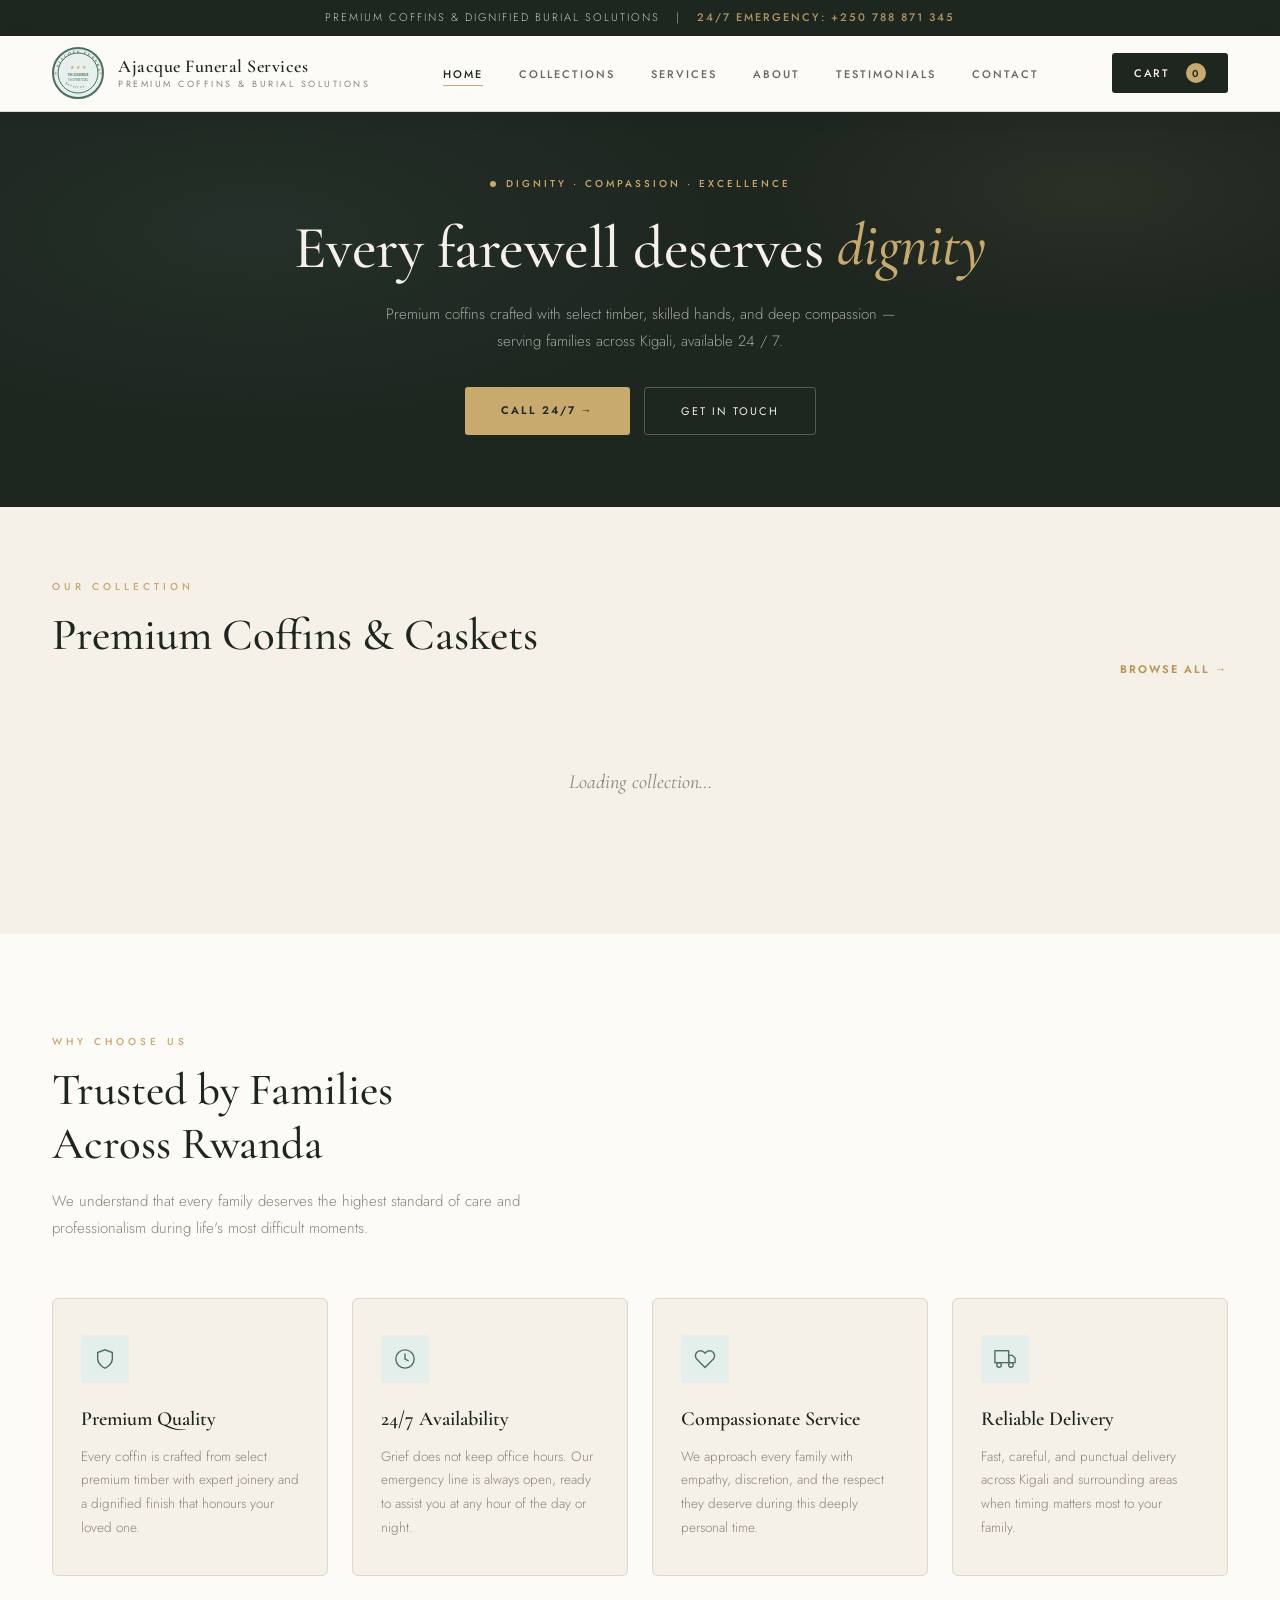
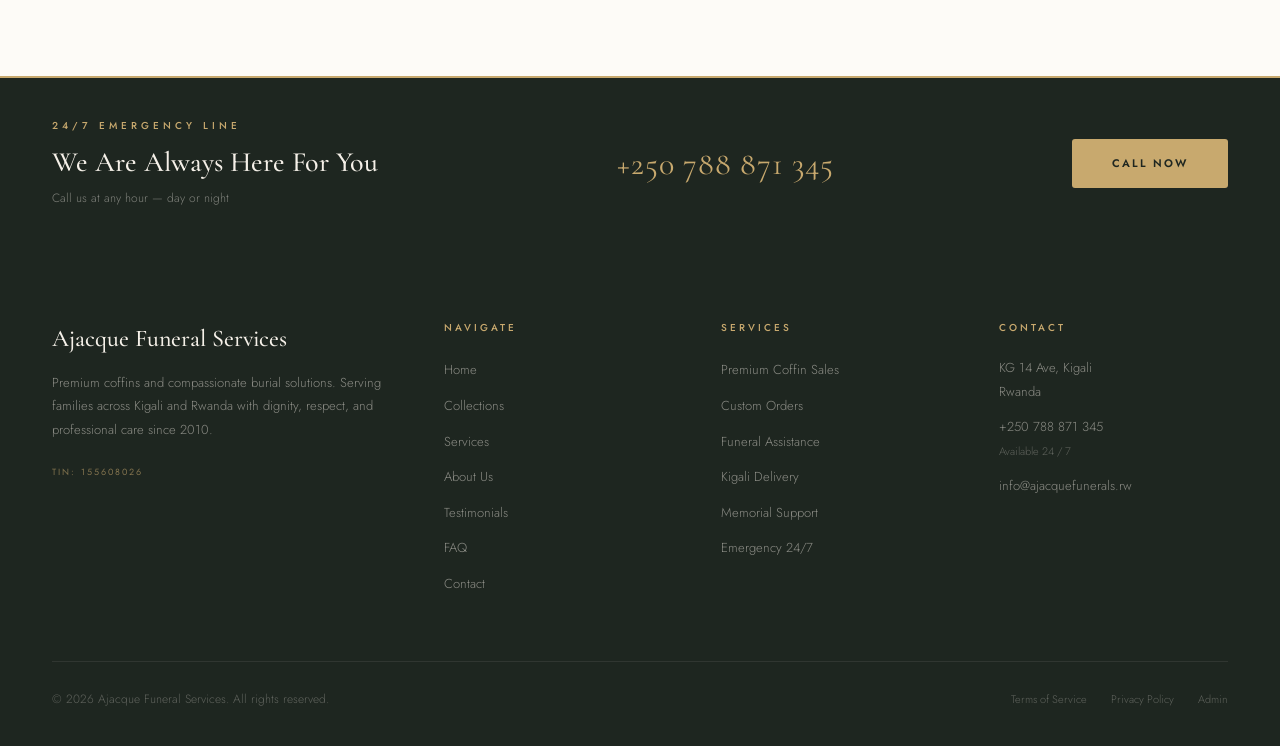
==== commit e40bd726: "Update homepage layout, portrait cards, mobile menu, default phone" ====
--- a/index.html
+++ b/index.html
@@ -45,7 +45,7 @@
         <span>Premium Coffins &amp; Burial Solutions</span>
       </div>
     </div>
-    <ul class="nav-links">
+    <ul class="nav-links" id="nav-links">
       <li><a id="nav-home"         class="active" onclick="showPage('home')">Home</a></li>
       <li><a id="nav-shop"                        onclick="showPage('shop')">Collections</a></li>
       <li><a id="nav-services"                    onclick="showPage('services')">Services</a></li>
@@ -57,8 +57,21 @@
       <button class="cart-btn" onclick="openCart()">
         Cart &nbsp;<span class="cart-count" id="cart-count">0</span>
       </button>
+      <button class="nav-toggle" id="nav-toggle" aria-label="Open menu" onclick="toggleMobileMenu()">
+        <span></span><span></span><span></span>
+      </button>
     </div>
   </nav>
+  <!-- MOBILE MENU -->
+  <div class="mobile-menu" id="mobile-menu">
+    <a onclick="navGo('home')">Home</a>
+    <a onclick="navGo('shop')">Collections</a>
+    <a onclick="navGo('services')">Services</a>
+    <a onclick="navGo('about')">About</a>
+    <a onclick="navGo('testimonials')">Testimonials</a>
+    <a onclick="navGo('contact')">Contact</a>
+    <a class="mobile-menu-call" href="tel:+250788871345">Call 24/7 &mdash; +250 788 871 345</a>
+  </div>
 </div>
 
 <!-- ═════════════════════════════════════════════════════════
@@ -66,50 +79,39 @@
 ═════════════════════════════════════════════════════════ -->
 <div class="page active" id="page-home">
 
-  <!-- HERO -->
-  <section class="hero-modern">
-    <div class="hero-container">
-      <div class="hero-left">
-        <div class="hero-tagline">
-          <span class="tagline-dot"></span>
-          Dignity &middot; Compassion &middot; Excellence
-        </div>
-        <h1 class="hero-headline">
-          Every farewell<br>deserves<br>
-          <span class="animated-word-wrapper">
-            <span class="animated-word" id="animated-word">dignity</span>
-          </span>
-        </h1>
-        <p class="hero-description">
-          At Ajacque Funeral Services, every coffin is a final tribute — crafted with premium
-          timber, skilled hands, and deep compassion. We walk alongside you in this solemn
-          moment with care and understanding.
-        </p>
-        <div class="hero-buttons">
-          <button class="hero-btn-primary"   onclick="showPage('shop')">View Collections &rarr;</button>
-          <button class="hero-btn-secondary" onclick="showPage('contact')">Get in Touch</button>
-        </div>
-      </div>
-      <div class="hero-right">
-        <div class="collage-container">
-          <div class="collage-column collage-column-left">
-            <div class="collage-card"><img src="https://images.unsplash.com/photo-1518199266791-5375a83190b7?w=400&h=520&fit=crop" alt="Serene memorial garden"><div class="collage-card-overlay"></div></div>
-            <div class="collage-card"><img src="https://images.unsplash.com/photo-1566616213894-2d4e1baee5d8?w=400&h=520&fit=crop" alt="Peaceful floral arrangement"><div class="collage-card-overlay"></div></div>
-            <div class="collage-card"><img src="https://images.unsplash.com/photo-1507525428034-b723cf961d3e?w=400&h=520&fit=crop" alt="Tranquil nature scene"><div class="collage-card-overlay"></div></div>
-            <div class="collage-card"><img src="https://images.unsplash.com/photo-1518199266791-5375a83190b7?w=400&h=520&fit=crop" alt="Serene memorial garden"><div class="collage-card-overlay"></div></div>
-            <div class="collage-card"><img src="https://images.unsplash.com/photo-1566616213894-2d4e1baee5d8?w=400&h=520&fit=crop" alt="Peaceful floral arrangement"><div class="collage-card-overlay"></div></div>
-            <div class="collage-card"><img src="https://images.unsplash.com/photo-1507525428034-b723cf961d3e?w=400&h=520&fit=crop" alt="Tranquil nature scene"><div class="collage-card-overlay"></div></div>
-          </div>
-          <div class="collage-column collage-column-right">
-            <div class="collage-card"><img src="https://images.unsplash.com/photo-1474552226712-ac0f0961a954?w=400&h=520&fit=crop" alt="Candlelit memorial"><div class="collage-card-overlay"></div></div>
-            <div class="collage-card"><img src="https://images.unsplash.com/photo-1494894194458-0174142560c0?w=400&h=520&fit=crop" alt="Gentle sunrise memorial"><div class="collage-card-overlay"></div></div>
-            <div class="collage-card"><img src="https://images.unsplash.com/photo-1516571748831-5d81767b788d?w=400&h=520&fit=crop" alt="Peaceful garden setting"><div class="collage-card-overlay"></div></div>
-            <div class="collage-card"><img src="https://images.unsplash.com/photo-1474552226712-ac0f0961a954?w=400&h=520&fit=crop" alt="Candlelit memorial"><div class="collage-card-overlay"></div></div>
-            <div class="collage-card"><img src="https://images.unsplash.com/photo-1494894194458-0174142560c0?w=400&h=520&fit=crop" alt="Gentle sunrise memorial"><div class="collage-card-overlay"></div></div>
-            <div class="collage-card"><img src="https://images.unsplash.com/photo-1516571748831-5d81767b788d?w=400&h=520&fit=crop" alt="Peaceful garden setting"><div class="collage-card-overlay"></div></div>
-          </div>
-        </div>
-      </div>
+  <!-- COMPACT HERO -->
+  <section class="hero-compact">
+    <div class="hero-compact-inner">
+      <div class="hero-tagline">
+        <span class="tagline-dot"></span>
+        Dignity &middot; Compassion &middot; Excellence
+      </div>
+      <h1 class="hero-compact-headline">
+        Every farewell deserves
+        <span class="animated-word-wrapper"><span class="animated-word" id="animated-word">dignity</span></span>
+      </h1>
+      <p class="hero-compact-desc">
+        Premium coffins crafted with select timber, skilled hands, and deep compassion &mdash;
+        serving families across Kigali, available 24 / 7.
+      </p>
+      <div class="hero-buttons">
+        <a class="hero-btn-primary" href="tel:+250788871345">Call 24/7 &rarr;</a>
+        <button class="hero-btn-secondary" onclick="showPage('contact')">Get in Touch</button>
+      </div>
+    </div>
+  </section>
+
+  <!-- PRODUCTS SHOWCASE (main focus) -->
+  <section class="home-showcase">
+    <div class="section-header">
+      <div>
+        <div class="section-label reveal">Our Collection</div>
+        <h2 class="section-title reveal">Premium Coffins &amp; Caskets</h2>
+      </div>
+      <span class="see-all-link reveal" onclick="showPage('shop')">Browse All &rarr;</span>
+    </div>
+    <div class="product-grid" id="featured-grid">
+      <!-- Rendered by JS -->
     </div>
   </section>
 
@@ -150,111 +152,6 @@
     </div>
   </section>
 
-  <!-- FEATURED COLLECTIONS -->
-  <section class="featured-section">
-    <div class="section-header">
-      <div>
-        <div class="section-label reveal">Our Collections</div>
-        <h2 class="section-title reveal">Featured Products</h2>
-      </div>
-      <span class="see-all-link reveal" onclick="showPage('shop')">View All Collections &rarr;</span>
-    </div>
-    <div class="featured-grid" id="featured-grid">
-      <!-- Rendered by JS -->
-    </div>
-  </section>
-
-  <!-- COMPANY STORY -->
-  <section class="story-section">
-    <div class="story-img-wrap reveal">
-      <img src="https://images.unsplash.com/photo-1516455590571-18256e5bb9ff?w=600&h=700&fit=crop" alt="Artisan crafting a premium coffin">
-      <div class="story-img-frame"></div>
-    </div>
-    <div class="story-content">
-      <div class="section-label reveal">Our Story</div>
-      <h2 class="section-title reveal">Crafted with<br>Honesty &amp; Heart</h2>
-      <p class="reveal">Ajacque Funeral Services was founded with a singular purpose: to provide families in Rwanda with dignified, high-quality burial solutions during life's most vulnerable moments.</p>
-      <p class="reveal">Located on KG 14 Avenue in Kigali, we have served hundreds of families with professionalism, care, and an unwavering commitment to quality that is evident in every piece we produce.</p>
-      <p class="reveal">Our craftsmen bring generations of woodworking knowledge to each coffin — selecting the finest timber, applying meticulous joinery, and delivering a finished piece worthy of the life being honoured.</p>
-      <div class="story-signature reveal">
-        <p>Serving families with dignity and compassion</p>
-        <strong>Ajacque Funeral Services &mdash; Kigali, Rwanda</strong>
-      </div>
-    </div>
-  </section>
-
-  <!-- TESTIMONIALS PREVIEW -->
-  <section class="testi-section">
-    <div class="section-label reveal">What Families Say</div>
-    <h2 class="section-title reveal">Words of Gratitude</h2>
-    <div class="testi-grid">
-      <div class="testi-card reveal">
-        <div class="testi-text">The team at Ajacque was extraordinarily compassionate and professional. They guided us through every detail with patience and made an unbearable time more bearable.</div>
-        <div class="testi-author">
-          <div class="testi-avatar">MK</div>
-          <div>
-            <div class="testi-name">Marie Kayitesi</div>
-            <div class="testi-loc">Kigali, Rwanda</div>
-          </div>
-        </div>
-      </div>
-      <div class="testi-card reveal reveal-delay-1">
-        <div class="testi-text">The quality of the coffin surpassed our expectations. Beautiful craftsmanship, delivered on time with such care and respect. Our family is truly grateful.</div>
-        <div class="testi-author">
-          <div class="testi-avatar">JM</div>
-          <div>
-            <div class="testi-name">Jean Mugisha</div>
-            <div class="testi-loc">Nyarugenge, Kigali</div>
-          </div>
-        </div>
-      </div>
-      <div class="testi-card reveal reveal-delay-2">
-        <div class="testi-text">When we called at midnight in crisis, they answered and helped us immediately. The professionalism and human warmth they showed was extraordinary.</div>
-        <div class="testi-author">
-          <div class="testi-avatar">GN</div>
-          <div>
-            <div class="testi-name">Grace Niyonsenga</div>
-            <div class="testi-loc">Gasabo District</div>
-          </div>
-        </div>
-      </div>
-    </div>
-    <div style="text-align:center; margin-top:44px;">
-      <button class="hero-btn-secondary" style="background:transparent;color:var(--ink);border-color:var(--cream3);" onclick="showPage('testimonials')">Read All Testimonials &rarr;</button>
-    </div>
-  </section>
-
-  <!-- HOW IT WORKS -->
-  <section class="process-section">
-    <div style="text-align:center; max-width:600px; margin:0 auto;">
-      <div class="section-label reveal">How It Works</div>
-      <h2 class="section-title reveal">Simple. Compassionate.<br>Dignified.</h2>
-      <p class="section-sub reveal" style="margin:0 auto 0;">From your first call to final delivery, we handle every step with care.</p>
-    </div>
-    <div class="process-steps">
-      <div class="process-step reveal">
-        <div class="step-num">1</div>
-        <h4>Reach Out</h4>
-        <p>Contact us by phone, WhatsApp, or visit our showroom on KG 14 Avenue, Kigali. We are available 24 hours a day.</p>
-      </div>
-      <div class="process-step reveal reveal-delay-1">
-        <div class="step-num">2</div>
-        <h4>Choose Together</h4>
-        <p>Browse our collections with guidance from our team. We help you select the right style, material, and specification.</p>
-      </div>
-      <div class="process-step reveal reveal-delay-2">
-        <div class="step-num">3</div>
-        <h4>We Prepare</h4>
-        <p>Our craftsmen carefully prepare and quality-check your chosen coffin to ensure it meets our premium standards.</p>
-      </div>
-      <div class="process-step reveal reveal-delay-3">
-        <div class="step-num">4</div>
-        <h4>Delivered with Care</h4>
-        <p>We deliver to your location with discretion, respect, and punctuality — ensuring everything is exactly right.</p>
-      </div>
-    </div>
-  </section>
-
   <!-- EMERGENCY STRIP -->
   <div class="emergency-strip">
     <div>
@@ -266,15 +163,6 @@
     <a href="tel:+250788871345" class="emg-btn">Call Now</a>
   </div>
 
-  <!-- CTA STRIP -->
-  <div class="cta-strip">
-    <h2>Ready to Honour a Cherished Life?</h2>
-    <p>Explore our full collection of premium coffins, or reach out and we will guide you with compassion and care.</p>
-    <div class="cta-strip-btns">
-      <button class="cta-btn-white" onclick="showPage('shop')">Browse Collections</button>
-      <button class="cta-btn-outline" onclick="showPage('contact')">Contact Us</button>
-    </div>
-  </div>
 
   <!-- FOOTER -->
   <footer class="main-footer">
@@ -319,7 +207,6 @@
       <div class="footer-bottom-links">
         <a onclick="showPage('terms')">Terms of Service</a>
         <a onclick="showPage('privacy')">Privacy Policy</a>
-        <a onclick="showPage('dbdocs')">DB Docs</a>
         <a href="admin.html" target="_blank">Admin</a>
       </div>
     </div>
--- a/style.css
+++ b/style.css
@@ -431,7 +431,7 @@
 .product-card:hover { transform:translateY(-8px); box-shadow:var(--shadow-lg); border-color:var(--gold); }
 .pc-img {
   position:relative;
-  aspect-ratio:4/3;
+  aspect-ratio:3/4;
   overflow:hidden;
   background:var(--cream2);
 }
@@ -1964,3 +1964,163 @@
   .cta-strip-btns { flex-direction:column; }
   .hero-buttons { flex-direction:column; }
 }
+
+/* ═══════════════════════════════════════════════════════════
+   ▼▼▼  SHOWCASE UPDATE — compact hero, product-first home,
+        portrait cards & mobile navigation  ▼▼▼
+═══════════════════════════════════════════════════════════ */
+
+/* ── COMPACT HERO ───────────────────────────────────────── */
+.hero-compact {
+  background:var(--ink);
+  position:relative;
+  overflow:hidden;
+  padding:64px 52px 72px;
+  text-align:center;
+}
+.hero-compact::before {
+  content:'';
+  position:absolute;
+  inset:0;
+  background:
+    radial-gradient(ellipse 60% 80% at 20% 30%, rgba(74,112,96,.14) 0%, transparent 60%),
+    radial-gradient(ellipse 45% 60% at 85% 20%, rgba(200,169,110,.08) 0%, transparent 55%);
+}
+.hero-compact-inner {
+  position:relative;
+  z-index:1;
+  max-width:760px;
+  margin:0 auto;
+  display:flex;
+  flex-direction:column;
+  align-items:center;
+}
+.hero-compact .hero-tagline { margin-bottom:20px; justify-content:center; }
+.hero-compact-headline {
+  font-family:'Cormorant Garamond',serif;
+  font-size:clamp(34px,5vw,60px);
+  line-height:1.1;
+  color:var(--cream);
+  font-weight:500;
+  letter-spacing:-.5px;
+  margin-bottom:20px;
+}
+.hero-compact-headline .animated-word-wrapper {
+  display:inline-block;
+  vertical-align:bottom;
+  height:1.15em;
+  overflow:hidden;
+}
+.hero-compact-headline .animated-word { color:var(--gold); font-style:italic; }
+.hero-compact-desc {
+  font-size:15px;
+  line-height:1.8;
+  color:rgba(245,240,232,.62);
+  max-width:540px;
+  margin:0 auto 32px;
+  font-weight:300;
+}
+.hero-compact .hero-buttons { justify-content:center; }
+.hero-compact .hero-btn-primary { display:inline-block; }
+
+/* ── HOME PRODUCT SHOWCASE ──────────────────────────────── */
+.home-showcase {
+  padding:72px 52px 88px;
+  background:var(--cream);
+}
+.home-showcase .section-header { margin-bottom:40px; }
+.home-showcase .product-grid {
+  display:grid;
+  grid-template-columns:repeat(3,1fr);
+  gap:24px;
+}
+
+/* ── HAMBURGER TOGGLE ───────────────────────────────────── */
+.nav-toggle {
+  display:none;
+  flex-direction:column;
+  justify-content:center;
+  gap:5px;
+  width:42px; height:42px;
+  background:transparent;
+  border:1px solid var(--cream3);
+  border-radius:var(--r);
+  padding:0 11px;
+}
+.nav-toggle span {
+  display:block;
+  height:2px;
+  width:100%;
+  background:var(--ink);
+  border-radius:2px;
+  transition:transform .3s, opacity .25s;
+}
+.nav-toggle.active span:nth-child(1) { transform:translateY(7px) rotate(45deg); }
+.nav-toggle.active span:nth-child(2) { opacity:0; }
+.nav-toggle.active span:nth-child(3) { transform:translateY(-7px) rotate(-45deg); }
+
+/* ── MOBILE MENU ────────────────────────────────────────── */
+.mobile-menu {
+  display:none;
+  flex-direction:column;
+  background:var(--white);
+  border-bottom:1px solid var(--cream3);
+  box-shadow:0 12px 30px rgba(30,38,32,.10);
+  overflow:hidden;
+  max-height:0;
+  transition:max-height .35s ease;
+}
+.mobile-menu.open { display:flex; max-height:520px; }
+.mobile-menu a {
+  padding:16px 24px;
+  font-size:13px;
+  letter-spacing:1.5px;
+  text-transform:uppercase;
+  font-weight:400;
+  color:var(--ink2);
+  border-bottom:1px solid var(--cream2);
+  cursor:pointer;
+  transition:background .2s, color .2s;
+}
+.mobile-menu a:hover { background:var(--cream); color:var(--gold2); }
+.mobile-menu .mobile-menu-call {
+  background:var(--sage);
+  color:#fff;
+  font-weight:600;
+  border-bottom:none;
+  text-align:center;
+}
+.mobile-menu .mobile-menu-call:hover { background:var(--sage2); color:#fff; }
+
+/* ── SHOWCASE RESPONSIVE ────────────────────────────────── */
+@media (max-width:1100px) {
+  .hero-compact { padding:56px 28px 64px; }
+  .home-showcase { padding:60px 28px 72px; }
+}
+@media (max-width:900px) {
+  .nav-toggle { display:flex; }
+  .nav-links  { display:none; }
+  .home-showcase .product-grid { grid-template-columns:repeat(2,1fr); }
+}
+@media (max-width:600px) {
+  nav { padding:0 16px; height:64px; }
+  .nav-name span:last-child { display:none; }
+  .hero-compact { padding:44px 18px 52px; }
+  .hero-compact-headline { font-size:clamp(30px,8vw,40px); }
+  .hero-compact-desc { font-size:14px; }
+  .hero-compact .hero-buttons { flex-direction:column; width:100%; }
+  .hero-compact .hero-btn-primary,
+  .hero-compact .hero-btn-secondary { width:100%; text-align:center; }
+  .home-showcase { padding:40px 16px 56px; }
+  .home-showcase .product-grid { grid-template-columns:1fr 1fr; gap:14px; }
+  .product-grid { grid-template-columns:1fr 1fr !important; gap:14px; }
+  .section-header { flex-direction:column; align-items:flex-start; gap:10px; }
+  .pc-body { padding:14px 14px 16px; }
+  .pc-name { font-size:18px; }
+  .pc-desc { -webkit-line-clamp:2; font-size:12px; margin-bottom:14px; }
+  .shop-controls { flex-wrap:wrap; gap:12px; }
+}
+@media (max-width:380px) {
+  .home-showcase .product-grid,
+  .product-grid { grid-template-columns:1fr !important; }
+}
